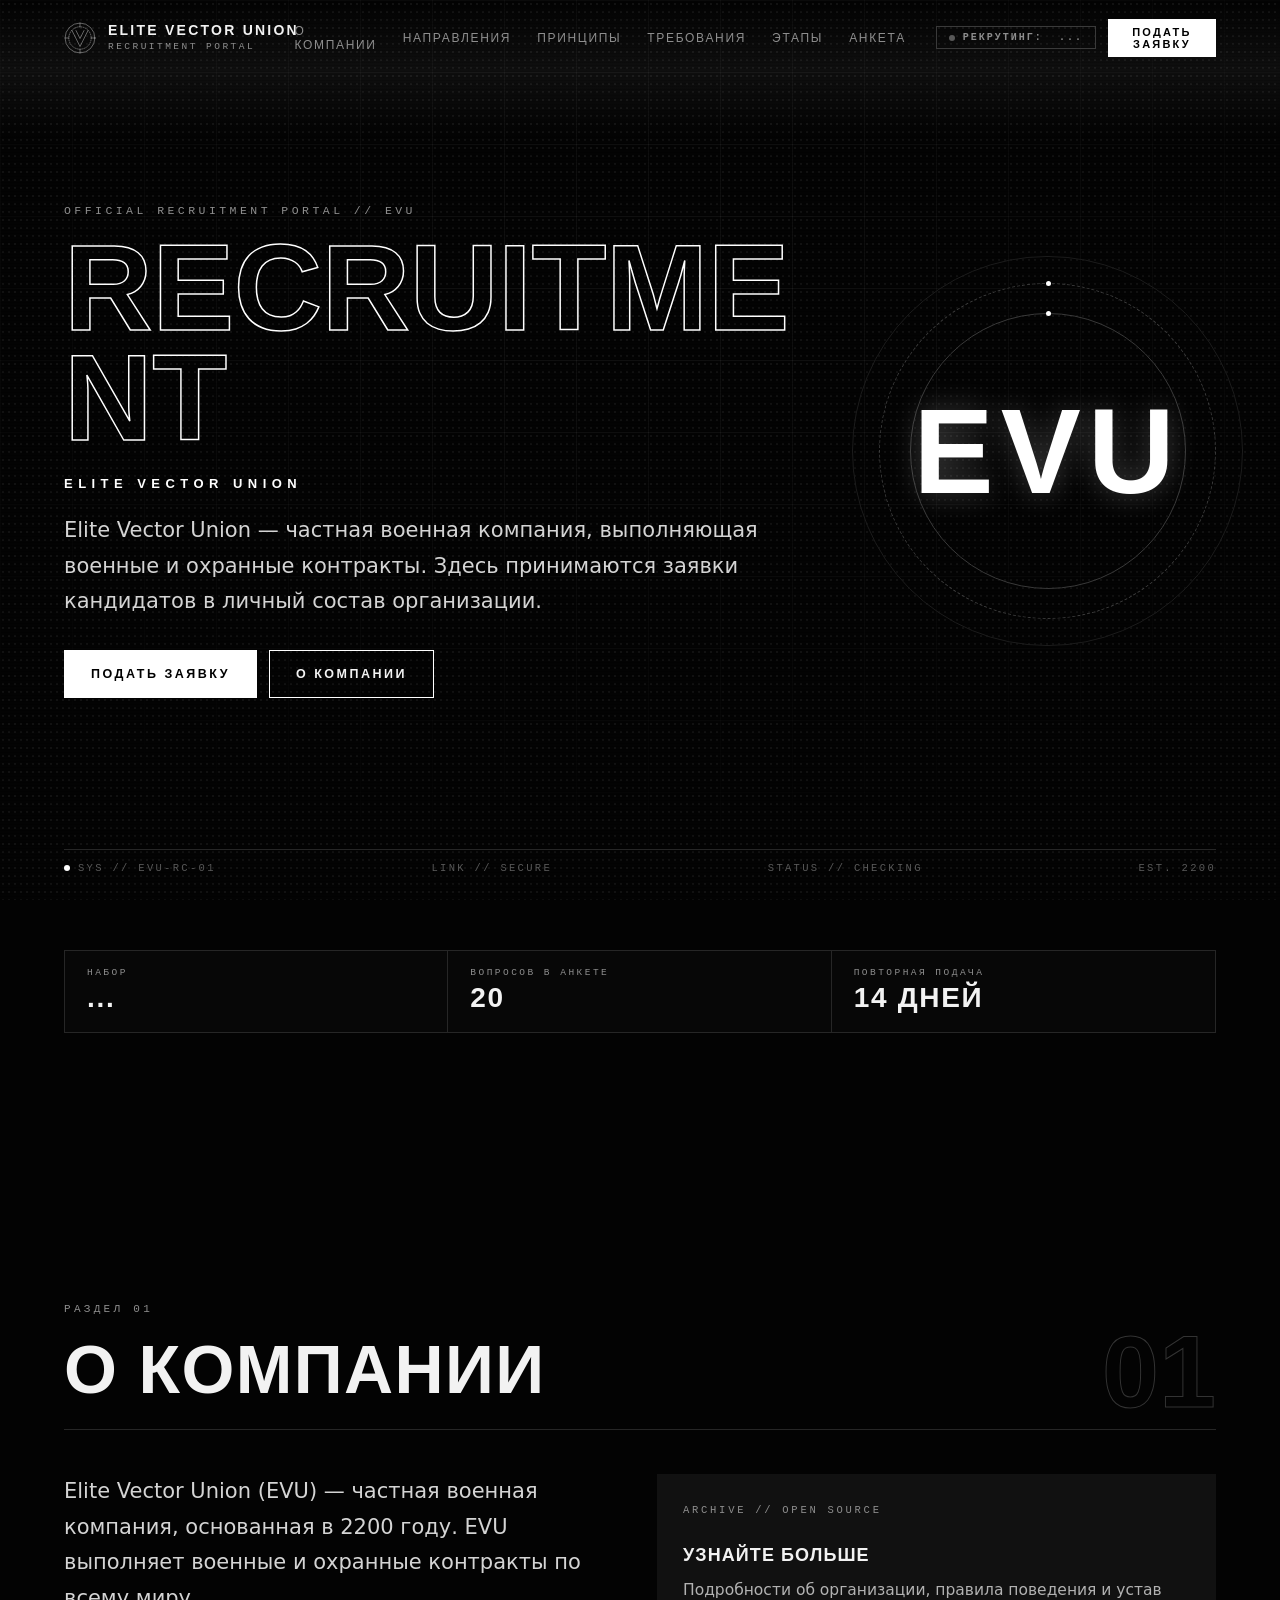
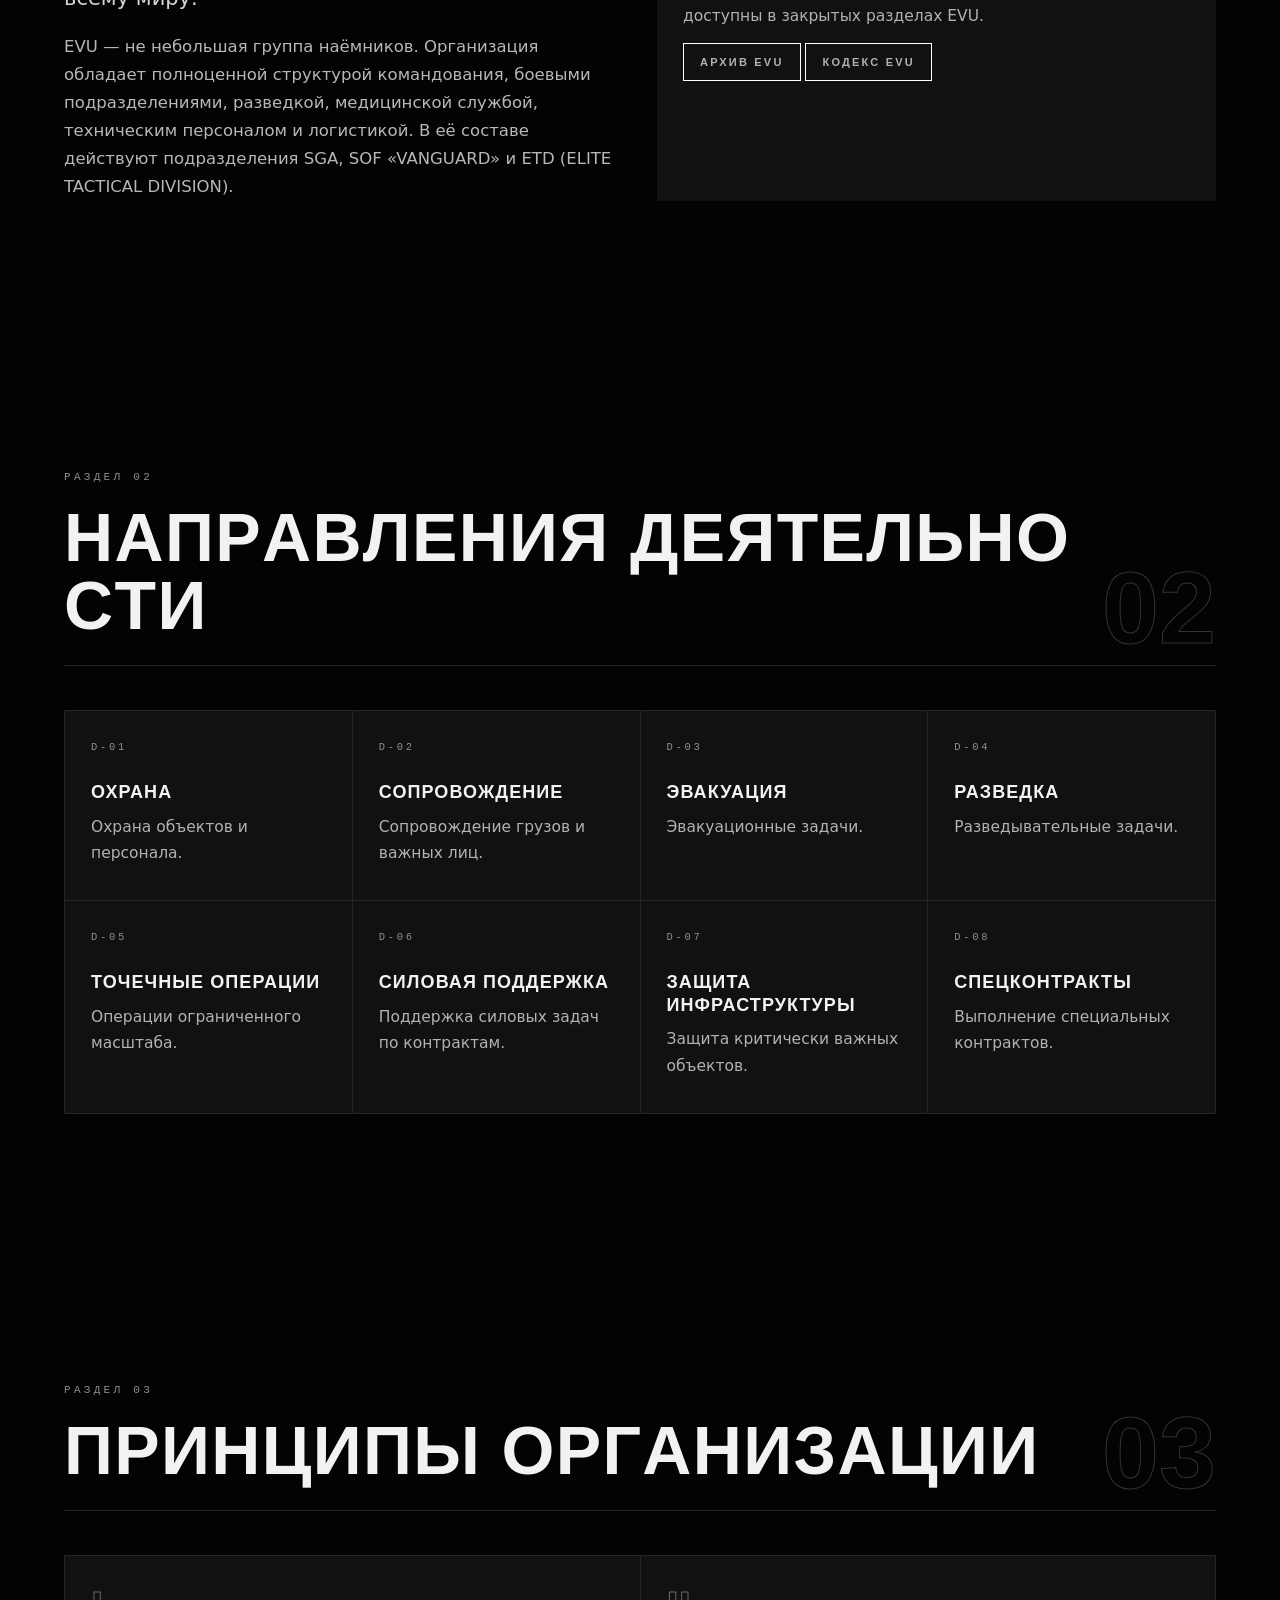
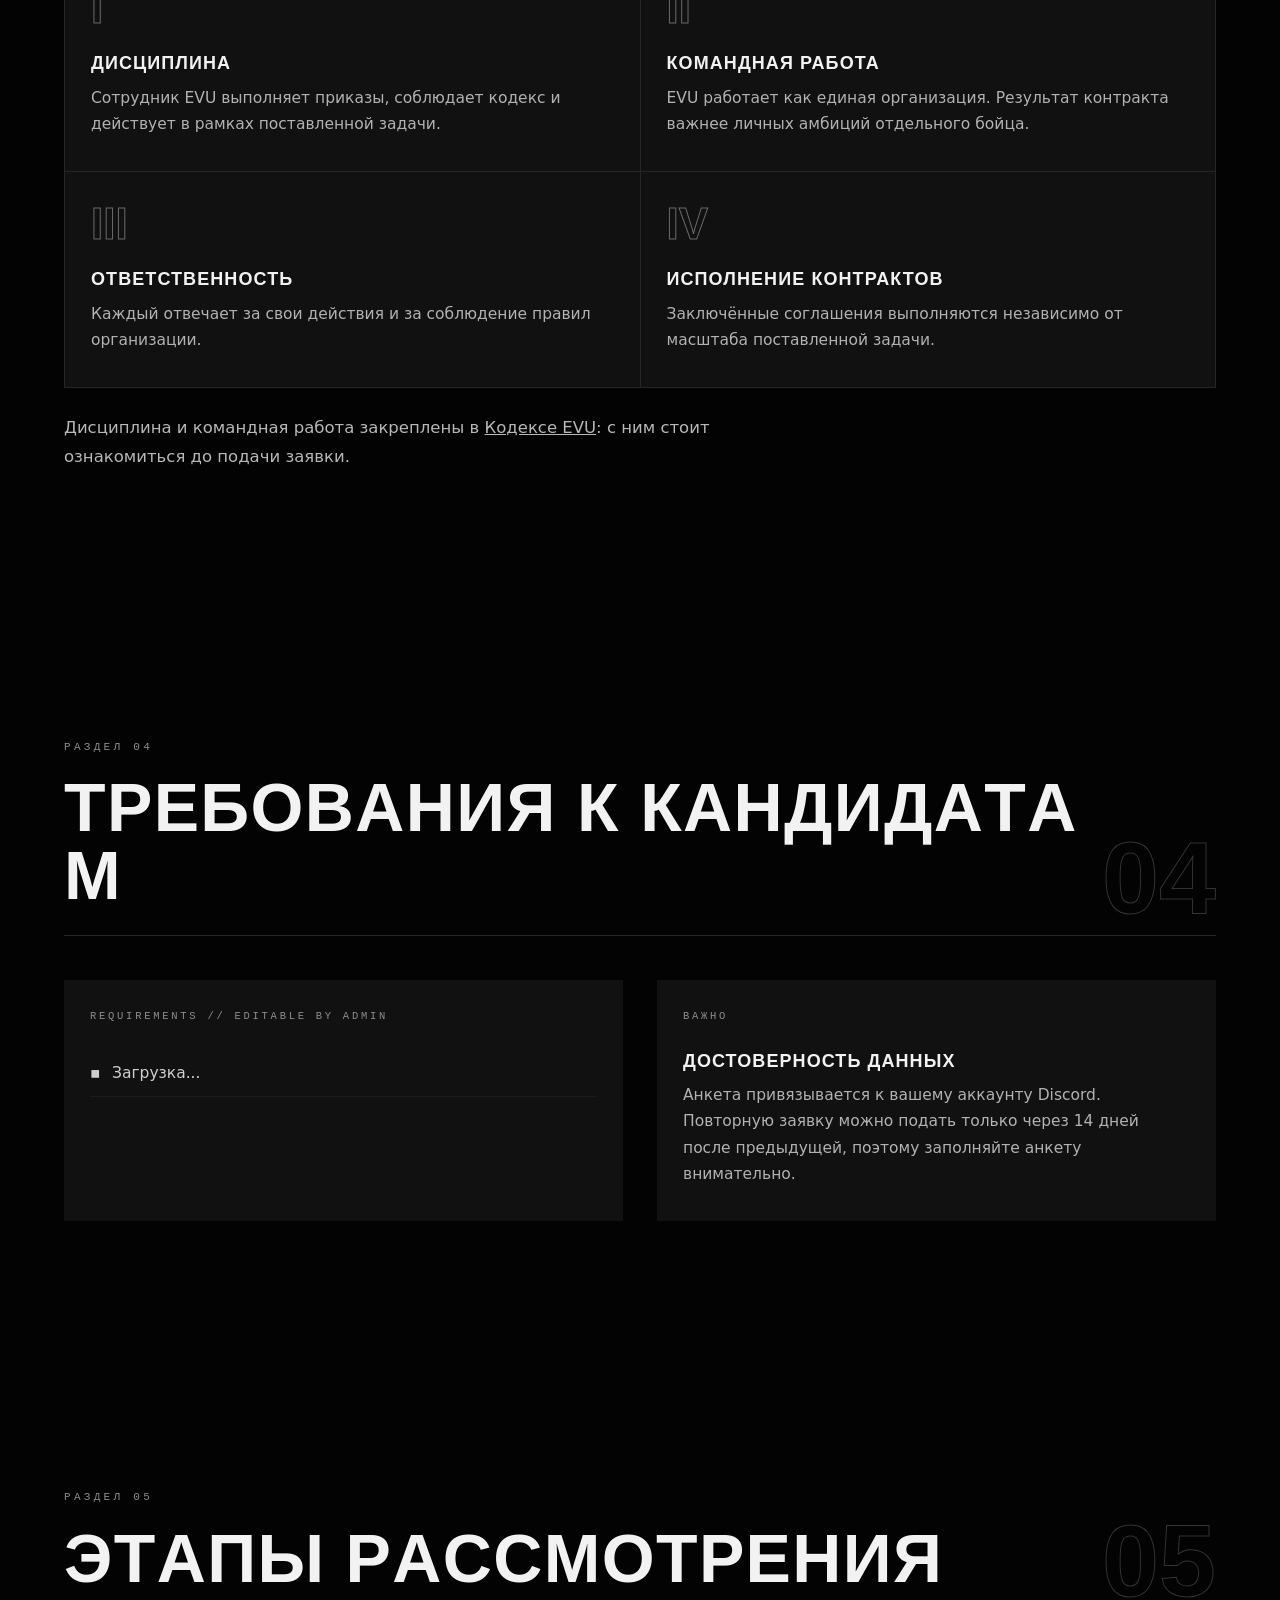
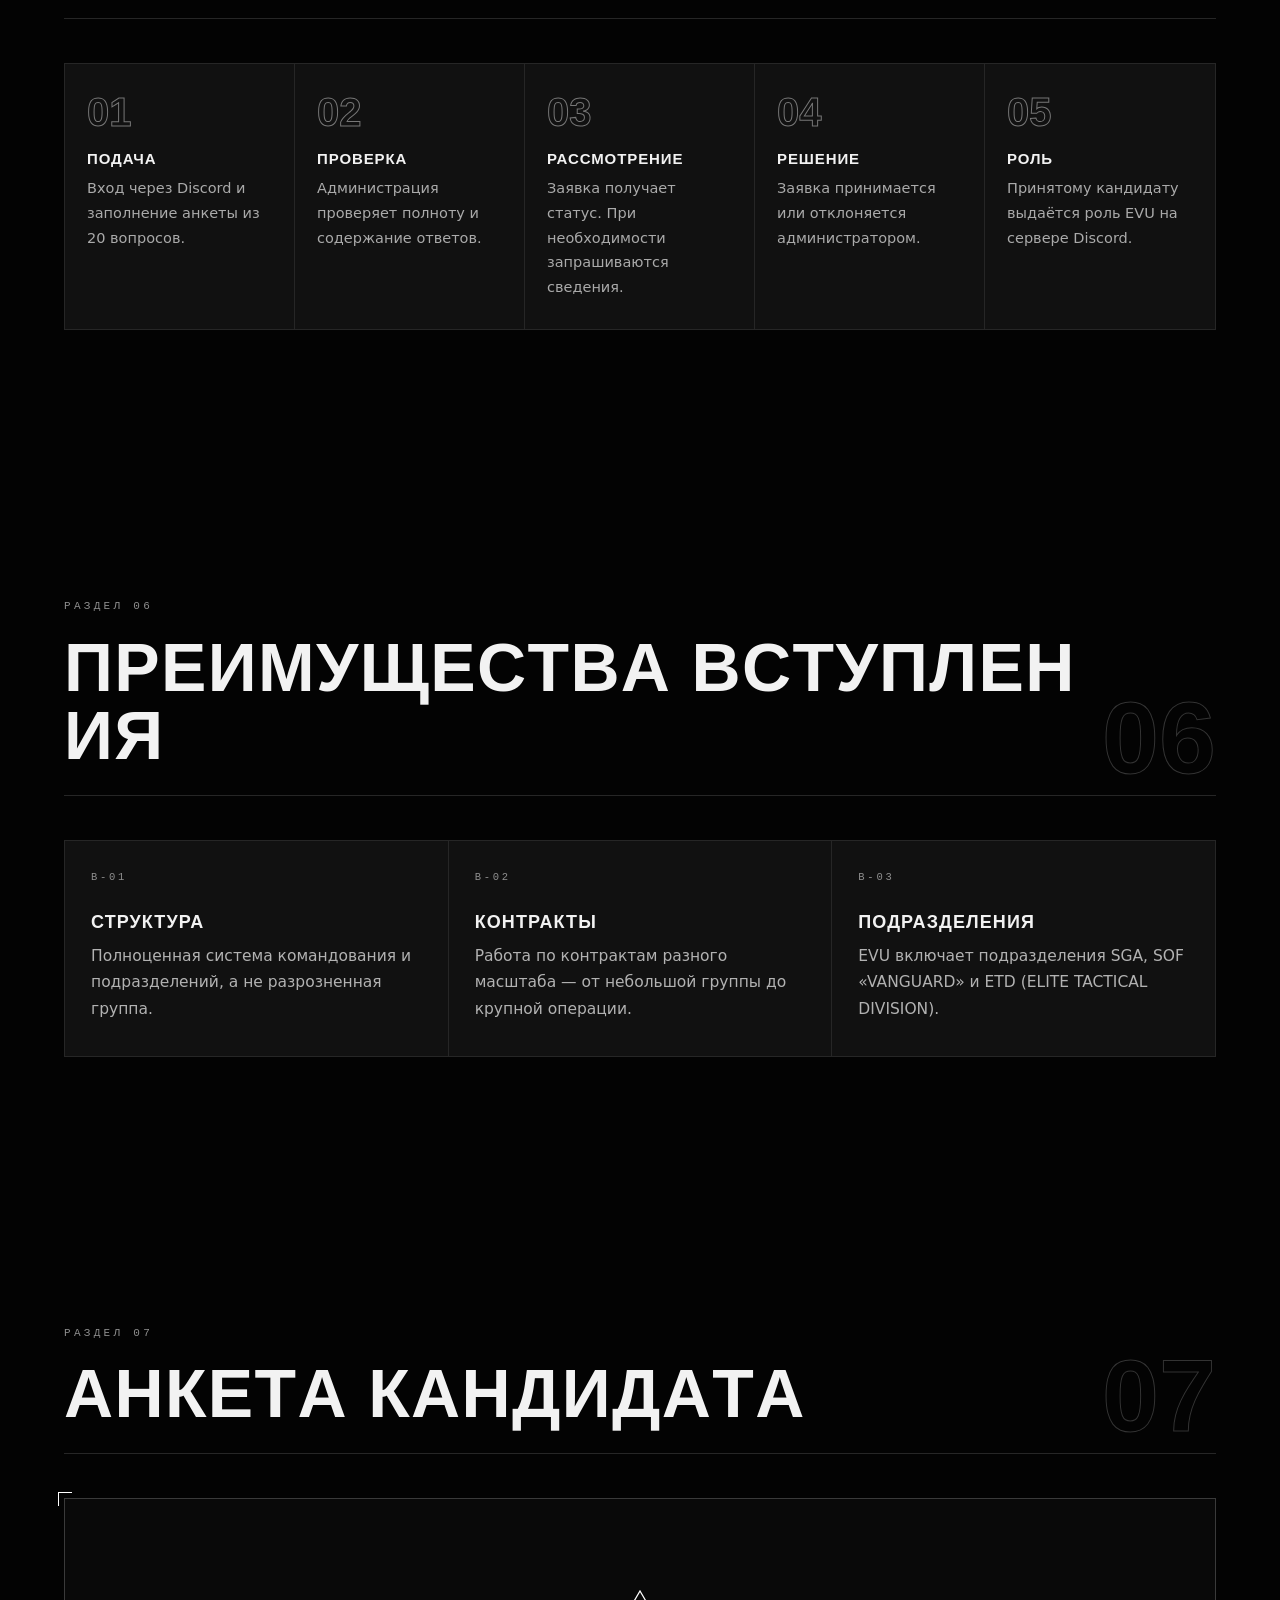
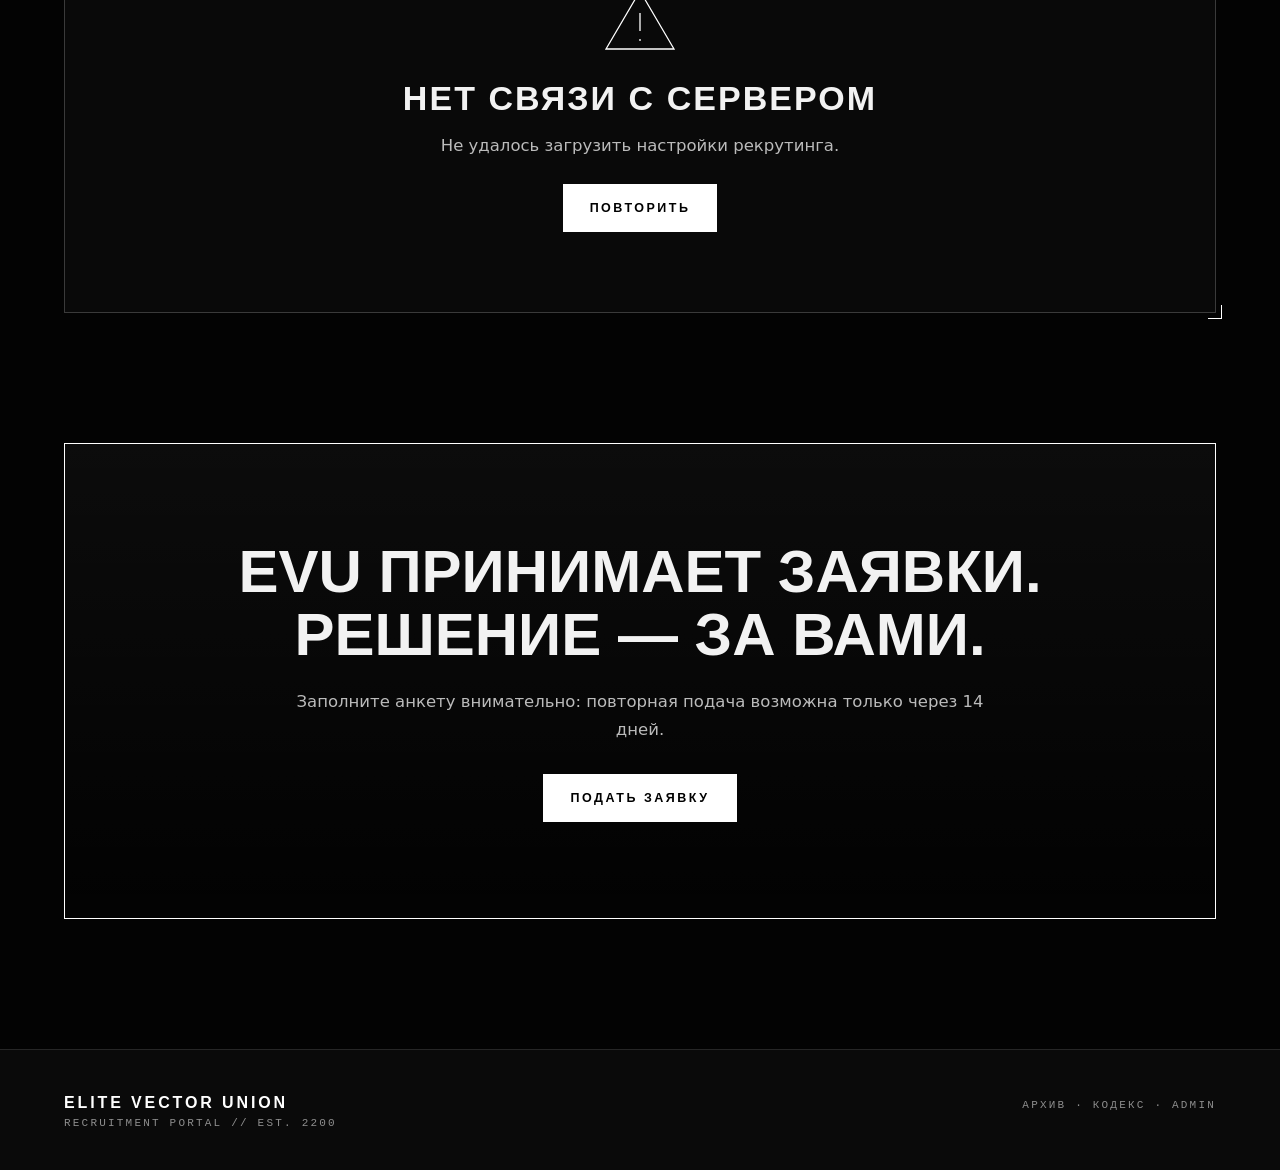
==== index.html @ 02ff3009 "Add files via upload" ====
<!DOCTYPE html>
<html lang="ru">
<head>
<meta charset="utf-8">
<meta name="viewport" content="width=device-width, initial-scale=1">
<title>EVU // RECRUITMENT — Elite Vector Union</title>
<meta name="description" content="Официальный портал рекрутинга Elite Vector Union.">
<meta name="color-scheme" content="dark">
<link rel="stylesheet" href="style.css">
<noscript><style>.rv,.type .c,.hero h1 .c{opacity:1;transform:none}</style></noscript>
</head>
<body>
<svg width="0" height="0" style="position:absolute" aria-hidden="true"><symbol id="emb" viewBox="0 0 120 120" fill="none" stroke="currentColor" stroke-width="1.4" stroke-linecap="round" stroke-linejoin="round"><circle cx="60" cy="60" r="56"/><circle cx="60" cy="60" r="42" stroke-dasharray="3 5"/><path d="M30 32 L60 92 L90 32"/><path d="M45 32 L60 62 L75 32"/><path d="M60 4V18M60 102V116M4 60H18M102 60H116"/></symbol></svg>
<div id="prog" aria-hidden="true"><i></i></div>
<div class="bgfx" aria-hidden="true"><div class="g"></div><div class="n"></div><div class="s"></div></div>

<header class="nav" id="nav">
  <a class="brand" href="#top" aria-label="EVU — в начало">
    <svg viewBox="0 0 120 120" aria-hidden="true" style="color:#fff"><use href="#emb"/></svg>
    <span><b>ELITE VECTOR UNION</b><small>RECRUITMENT PORTAL</small></span>
  </a>
  <nav class="menu" id="menu" aria-label="Разделы">
    <a href="#about">О компании</a><a href="#directions">Направления</a><a href="#principles">Принципы</a><a href="#requirements">Требования</a><a href="#stages">Этапы</a><a href="#apply">Анкета</a>
  </nav>
  <div class="navr">
    <span class="pill" id="pill"><i></i><span class="t">РЕКРУТИНГ:&nbsp;</span><span id="pillT">...</span></span>
    <a class="btn solid sm" href="#apply">Подать заявку</a>
    <button class="burger" id="burger" aria-label="Меню" aria-expanded="false" aria-controls="menu"><span></span><span></span><span></span></button>
  </div>
</header>

<main>
<section id="top">
  <div class="hero">
    <div>
      <div class="k">OFFICIAL RECRUITMENT PORTAL // EVU</div>
      <h1 id="h1" aria-label="Recruitment">RECRUITMENT</h1>
      <span class="by">ELITE VECTOR UNION</span>
      <p class="lead">Elite Vector Union — частная военная компания, выполняющая военные и охранные контракты. Здесь принимаются заявки кандидатов в личный состав организации.</p>
      <div class="btns"><a class="btn solid" href="#apply">Подать заявку</a><a class="btn" href="#about">О компании</a></div>
    </div>
    <div class="logo" aria-hidden="true"><div class="r r3"></div><div class="r r1"></div><div class="r r2"></div><div class="tx" data-t="EVU">EVU</div></div>
  </div>
  <div class="tech"><span><i></i>SYS // EVU-RC-01</span><span>LINK // SECURE</span><span id="techS">STATUS // CHECKING</span><span>EST. 2200</span></div>
</section>

<section class="sec" style="padding-top:0">
  <div class="wrap"><div class="kpis rv">
    <div><small>НАБОР</small><b id="kS">...</b></div>
    <div><small>ВОПРОСОВ В АНКЕТЕ</small><b data-count="20">0</b></div>
    <div><small>ПОВТОРНАЯ ПОДАЧА</small><b><span data-count="14">0</span> ДНЕЙ</b></div>
  </div></div>
</section>

<section class="sec" id="about">
  <div class="wrap">
    <div class="sechead rv"><div><span class="tag">Раздел 01</span><h2 class="h type">О компании</h2></div><div class="no" aria-hidden="true">01</div></div>
    <div class="cols rv">
      <div>
        <p class="lead">Elite Vector Union (EVU) — частная военная компания, основанная в 2200 году. EVU выполняет военные и охранные контракты по всему миру.</p>
        <p style="margin-top:16px;color:#b8b8b8">EVU — не небольшая группа наёмников. Организация обладает полноценной структурой командования, боевыми подразделениями, разведкой, медицинской службой, техническим персоналом и логистикой. В её составе действуют подразделения SGA, SOF «VANGUARD» и ETD (ELITE TACTICAL DIVISION).</p>
      </div>
      <div class="card"><span class="ix">ARCHIVE // OPEN SOURCE</span><h3>Узнайте больше</h3><p>Подробности об организации, правила поведения и устав доступны в закрытых разделах EVU.</p><p style="margin-top:14px"><a class="btn sm" href="../index.html">Архив EVU</a> <a class="btn sm" href="../codex/index.html">Кодекс EVU</a></p></div>
    </div>
  </div>
</section>

<section class="sec" id="directions">
  <div class="wrap">
    <div class="sechead rv"><div><span class="tag">Раздел 02</span><h2 class="h type">Направления деятельности</h2></div><div class="no" aria-hidden="true">02</div></div>
    <div class="grid g4 rv">
      <div class="card"><span class="ix">D-01</span><h3>Охрана</h3><p>Охрана объектов и персонала.</p></div>
      <div class="card"><span class="ix">D-02</span><h3>Сопровождение</h3><p>Сопровождение грузов и важных лиц.</p></div>
      <div class="card"><span class="ix">D-03</span><h3>Эвакуация</h3><p>Эвакуационные задачи.</p></div>
      <div class="card"><span class="ix">D-04</span><h3>Разведка</h3><p>Разведывательные задачи.</p></div>
      <div class="card"><span class="ix">D-05</span><h3>Точечные операции</h3><p>Операции ограниченного масштаба.</p></div>
      <div class="card"><span class="ix">D-06</span><h3>Силовая поддержка</h3><p>Поддержка силовых задач по контрактам.</p></div>
      <div class="card"><span class="ix">D-07</span><h3>Защита инфраструктуры</h3><p>Защита критически важных объектов.</p></div>
      <div class="card"><span class="ix">D-08</span><h3>Спецконтракты</h3><p>Выполнение специальных контрактов.</p></div>
    </div>
  </div>
</section>

<section class="sec" id="principles">
  <div class="wrap">
    <div class="sechead rv"><div><span class="tag">Раздел 03</span><h2 class="h type">Принципы организации</h2></div><div class="no" aria-hidden="true">03</div></div>
    <div class="grid g2 rv">
      <div class="card"><span class="big">I</span><h3>Дисциплина</h3><p>Сотрудник EVU выполняет приказы, соблюдает кодекс и действует в рамках поставленной задачи.</p></div>
      <div class="card"><span class="big">II</span><h3>Командная работа</h3><p>EVU работает как единая организация. Результат контракта важнее личных амбиций отдельного бойца.</p></div>
      <div class="card"><span class="big">III</span><h3>Ответственность</h3><p>Каждый отвечает за свои действия и за соблюдение правил организации.</p></div>
      <div class="card"><span class="big">IV</span><h3>Исполнение контрактов</h3><p>Заключённые соглашения выполняются независимо от масштаба поставленной задачи.</p></div>
    </div>
    <p class="rv" style="margin-top:26px;color:#b8b8b8">Дисциплина и командная работа закреплены в <a href="../codex/index.html" style="text-decoration:underline">Кодексе EVU</a>: с ним стоит ознакомиться до подачи заявки.</p>
  </div>
</section>

<section class="sec" id="requirements">
  <div class="wrap">
    <div class="sechead rv"><div><span class="tag">Раздел 04</span><h2 class="h type">Требования к кандидатам</h2></div><div class="no" aria-hidden="true">04</div></div>
    <div class="cols rv">
      <div class="card"><span class="ix">REQUIREMENTS // EDITABLE BY ADMIN</span><ul class="list" id="reqList"><li>Загрузка...</li></ul></div>
      <div class="card"><span class="ix">ВАЖНО</span><h3>Достоверность данных</h3><p>Анкета привязывается к вашему аккаунту Discord. Повторную заявку можно подать только через 14 дней после предыдущей, поэтому заполняйте анкету внимательно.</p></div>
    </div>
  </div>
</section>

<section class="sec" id="stages">
  <div class="wrap">
    <div class="sechead rv"><div><span class="tag">Раздел 05</span><h2 class="h type">Этапы рассмотрения</h2></div><div class="no" aria-hidden="true">05</div></div>
    <div class="stages rv">
      <div class="stage"><h3>Подача</h3><p>Вход через Discord и заполнение анкеты из 20 вопросов.</p></div>
      <div class="stage"><h3>Проверка</h3><p>Администрация проверяет полноту и содержание ответов.</p></div>
      <div class="stage"><h3>Рассмотрение</h3><p>Заявка получает статус. При необходимости запрашиваются сведения.</p></div>
      <div class="stage"><h3>Решение</h3><p>Заявка принимается или отклоняется администратором.</p></div>
      <div class="stage"><h3>Роль</h3><p>Принятому кандидату выдаётся роль EVU на сервере Discord.</p></div>
    </div>
  </div>
</section>

<section class="sec" id="benefits">
  <div class="wrap">
    <div class="sechead rv"><div><span class="tag">Раздел 06</span><h2 class="h type">Преимущества вступления</h2></div><div class="no" aria-hidden="true">06</div></div>
    <div class="grid g3 rv">
      <div class="card"><span class="ix">B-01</span><h3>Структура</h3><p>Полноценная система командования и подразделений, а не разрозненная группа.</p></div>
      <div class="card"><span class="ix">B-02</span><h3>Контракты</h3><p>Работа по контрактам разного масштаба — от небольшой группы до крупной операции.</p></div>
      <div class="card"><span class="ix">B-03</span><h3>Подразделения</h3><p>EVU включает подразделения SGA, SOF «VANGUARD» и ETD (ELITE TACTICAL DIVISION).</p></div>
    </div>
  </div>
</section>

<section class="sec" id="apply">
  <div class="wrap">
    <div class="sechead rv"><div><span class="tag">Раздел 07</span><h2 class="h type">Анкета кандидата</h2></div><div class="no" aria-hidden="true">07</div></div>
    <div class="panel rv" id="appRoot" aria-live="polite"><div class="state"><div class="who">ЗАГРУЗКА СИСТЕМЫ...</div></div></div>
  </div>
</section>

<section class="sec" style="padding-top:0">
  <div class="wrap"><div class="cta rv"><h2>EVU принимает заявки.<br>Решение — за вами.</h2><p>Заполните анкету внимательно: повторная подача возможна только через 14 дней.</p><a class="btn solid" href="#apply">Подать заявку</a></div></div>
</section>
</main>

<footer class="ft"><div class="in">
  <div><b>ELITE VECTOR UNION</b>RECRUITMENT PORTAL // EST. 2200</div>
  <div><a href="../index.html">АРХИВ</a> · <a href="../codex/index.html">КОДЕКС</a> · <a href="admin.html">ADMIN</a></div>
</div></footer>
<div class="demo" id="demo" hidden>DEMO MODE // ДАННЫЕ ХРАНЯТСЯ ТОЛЬКО В ЭТОМ БРАУЗЕРЕ // ПОДКЛЮЧИТЕ SUPABASE В config.js</div>

<script src="config.js"></script>
<script src="core.js"></script>
<script>
(function () {
"use strict";
var X = EVU, $ = X.$, $$ = X.$$, esc = X.esc, api = X.api, Q = X.Q, root = $("#appRoot");
var S = null, user = null, st = null, ans = {}, step = 0, maxStep = 0, timer = null, saveT = null;

/* hero title */
(function () { var h = $("#h1"), t = h.textContent, i = 0; h.innerHTML = ""; t.split("").forEach(function (c) { var s = document.createElement("span"); s.className = "c"; s.setAttribute("aria-hidden", "true"); s.textContent = c; s.style.animationDelay = (.15 + i++ * .06) + "s"; h.appendChild(s); }); })();
if (!X.LIVE) $("#demo").hidden = false;
X.fx();

function setStatus(open) {
  var p = $("#pill"); p.classList.toggle("open", !!open); $("#pillT").textContent = open ? "ОТКРЫТ" : "ЗАКРЫТ";
  $("#kS").textContent = open ? "ОТКРЫТ" : "ЗАКРЫТ"; $("#techS").textContent = "STATUS // " + (open ? "RECRUITING OPEN" : "RECRUITING CLOSED");
}
function ico(p) { return '<svg class="ic" viewBox="0 0 84 84" aria-hidden="true">' + p + '</svg>'; }
var ICO = { lock: '<rect x="20" y="38" width="44" height="30" /><path d="M30 38V28a12 12 0 0124 0v10"/>', ok: '<circle cx="42" cy="42" r="32"/><path d="M28 43l10 10 18-22"/>', time: '<circle cx="42" cy="42" r="32"/><path d="M42 24v19l13 8"/>', warn: '<path d="M42 12L76 70H8z"/><path d="M42 34v18M42 60v2"/>', user: '<circle cx="42" cy="30" r="14"/><path d="M14 72c4-18 14-24 28-24s24 6 28 24"/>' };

async function load() {
  root.innerHTML = '<div class="state"><div class="who">СВЯЗЬ С СЕРВЕРОМ...</div></div>';
  try { await api.init(); S = await api.settings(); } catch (e) { return fail(e); }
  setStatus(S.recruitment_open);
  $("#reqList").innerHTML = String(S.rules_text || "").split("\n").map(function (l) { return l.trim(); }).filter(Boolean).map(function (l) { return "<li>" + esc(l) + "</li>"; }).join("") + (S.min_age > 0 ? "<li>Минимальный возраст: " + S.min_age + "</li>" : "");
  user = api.session("cand");
  if (!S.recruitment_open && !user) return closed(S.closed_message);
  if (!user) return gate();
  try { st = await api.status(); } catch (e) { if (e.code === "unauth") { user = null; return gate(); } return fail(e); }
  setStatus(st.open);
  if (!st.open) return closed(st.closed_message);
  if (st.locked_until) return cooldown(st.locked_until);
  draftLoad(); form();
}
function fail(e) {
  root.innerHTML = '<div class="state">' + ico(ICO.warn) + '<h3>Нет связи с сервером</h3><p>' + esc(e.message || "Не удалось загрузить данные.") + '</p><button class="btn solid" id="retry" type="button">Повторить</button></div>';
  $("#retry").onclick = load;
}
function closed(msg) {
  clearInterval(timer);
  root.innerHTML = '<div class="state">' + ico(ICO.lock) + '<div class="who">РЕКРУТИНГ // <b>ЗАКРЫТ</b></div><h3>Приём заявок закрыт</h3><p>' + esc(msg || S.closed_message) + '</p><button class="btn off" disabled type="button">Подача недоступна</button></div>';
}
function gate() {
  clearInterval(timer);
  root.innerHTML = '<div class="state">' + ico(ICO.user) + '<h3>Вход через Discord</h3><p>Анкета привязывается к вашему аккаунту Discord. Это нужно для проверки личности кандидата и ограничения повторной подачи.' + (X.LIVE ? "" : " (Демо-режим: вход имитируется.)") + '</p><button class="btn solid" id="lg" type="button">Войти через Discord</button></div>';
  $("#lg").onclick = async function () { var u = await api.login("cand"); if (u) load(); };
}
function cooldown(until) {
  clearInterval(timer);
  root.innerHTML = '<div class="state">' + ico(ICO.time) + '<div class="who">КАНДИДАТ // <b>' + esc(user.name) + '</b></div><h3>Повторная подача пока недоступна</h3><p>Вы уже отправляли заявку. Новую можно подать только через 14 дней после предыдущей.</p><div class="count" id="cd" role="timer">--</div><p class="mono" style="font-size:12px;letter-spacing:.14em;color:#8e8e8e">ДОСТУПНО С: ' + esc(X.fmtDate(until)) + '</p><p style="margin-top:20px"><button class="btn sm dim" id="lo" type="button">Выйти</button></p></div>';
  var t = new Date(until).getTime();
  function tick() { var l = t - Date.now(); $("#cd").textContent = X.fmtLeft(l); if (l <= 0) { clearInterval(timer); load(); } }
  tick(); timer = setInterval(tick, 1000);
  $("#lo").onclick = function () { api.logout("cand"); load(); };
}

/* ---------- анкета ---------- */
var DK = function () { return "evu_rc_draft_" + (user && user.discord_id); };
function draftLoad() {
  ans = {}; step = 0; maxStep = 0;
  try { var d = JSON.parse(localStorage.getItem(DK()) || "null"); if (d && d.ans) { ans = d.ans; step = Math.min(d.step || 0, X.STEPS.length - 1); maxStep = Math.min(d.maxStep || step, X.STEPS.length - 1); X.toast("Черновик восстановлен"); } } catch (e) {}
  ans.q2 = user.name;
}
function draftSave() {
  try { localStorage.setItem(DK(), JSON.stringify({ ans: ans, step: step, maxStep: maxStep, t: Date.now() })); var s = $("#saved"); if (s) s.textContent = "ЧЕРНОВИК СОХРАНЁН // " + new Date().toLocaleTimeString("ru-RU"); }
  catch (e) { var s2 = $("#saved"); if (s2) s2.textContent = "ЧЕРНОВИК НЕ СОХРАНЁН (хранилище недоступно)"; }
}
function pct() { var n = 0; Q.forEach(function (q) { if (String(ans[q.id] || "").trim()) n++; }); return Math.round(n / Q.length * 100); }
function fieldHtml(q) {
  var v = ans[q.id] || "", id = "f_" + q.id, c, hint = q.h ? '<div class="hint">' + esc(q.h) + '</div>' : "";
  if (q.t === "discord") { c = '<input class="inp" id="' + id + '" value="' + esc(user.name) + '" readonly aria-readonly="true">'; hint = '<div class="hint">Получено из вашего аккаунта Discord. ID: ' + esc(user.discord_id) + '</div>'; }
  else if (q.t === "area") c = '<textarea class="inp" id="' + id + '" maxlength="' + q.max + '" data-q="' + q.id + '">' + esc(v) + '</textarea><div class="cnt" id="c_' + q.id + '">' + v.length + ' / ' + q.max + (q.min ? ' · минимум ' + q.min : '') + '</div>';
  else if (q.t === "tz") c = '<select class="inp" id="' + id + '" data-q="' + q.id + '"><option value="">Выберите часовой пояс</option>' + X.TZ.map(function (z) { return '<option' + (z === v ? " selected" : "") + '>' + z + '</option>'; }).join("") + '</select>';
  else c = '<input class="inp" id="' + id + '" data-q="' + q.id + '" value="' + esc(v) + '" maxlength="' + q.max + '"' + (q.t === "number" ? ' inputmode="numeric" autocomplete="off"' : ' autocomplete="off"') + (q.ph ? ' placeholder="' + esc(q.ph) + '"' : "") + '>';
  return '<div class="fld" data-f="' + q.id + '"><label for="' + id + '"><span>' + esc(q.l) + '</span><em>' + (q.req ? "ОБЯЗАТЕЛЬНО" : "НЕОБЯЗАТЕЛЬНО") + '</em></label>' + hint + c + '<div class="err" id="e_' + q.id + '" role="alert"></div></div>';
}
function form() {
  clearInterval(timer); var last = step === X.STEPS.length - 1, sp = X.STEPS[step];
  root.innerHTML = '<div class="apply"><div class="steps" role="list">' + X.STEPS.map(function (s, i) { return '<button type="button" class="stp ' + (i === step ? "cur" : i <= maxStep && i < step || i < maxStep ? "done" : "") + '" data-s="' + i + '" role="listitem" ' + (i === step ? 'aria-current="step"' : "") + '><b>' + (i + 1) + '</b><span>' + esc(s.t) + '</span></button>'; }).join("") + '</div>' +
    '<div class="form"><div class="fhead"><div><small>ЭТАП ' + (step + 1) + ' ИЗ ' + X.STEPS.length + ' // ' + esc(user.name) + '</small><h3>' + esc(sp.t) + '</h3></div><button class="btn sm dim" id="lo" type="button">Выйти</button></div>' +
    '<div class="pbar" role="progressbar" aria-valuemin="0" aria-valuemax="100" aria-valuenow="' + pct() + '"><i id="pb" style="width:0"></i></div><div class="pmeta"><span>' + esc(sp.d) + '</span><span id="pp">ЗАПОЛНЕНО: ' + pct() + '%</span></div>' +
    '<div class="fields" id="fields">' + Q.filter(function (q) { return q.s === step; }).map(fieldHtml).join("") + '</div>' +
    '<div class="fnav"><button class="btn dim" id="bk" type="button"' + (step === 0 ? " disabled" : "") + '>Назад</button><span class="saved" id="saved">ЧЕРНОВИК СОХРАНЯЕТСЯ АВТОМАТИЧЕСКИ</span><button class="btn solid" id="nx" type="button">' + (last ? "Отправить заявку" : "Далее") + '</button></div></div></div>';
  requestAnimationFrame(function () { var p = $("#pb"); if (p) p.style.width = pct() + "%"; });
  $("#lo").onclick = function () { api.logout("cand"); load(); };
  $("#bk").onclick = function () { if (step > 0) { step--; draftSave(); form(); scrollTop(); } };
  $("#nx").onclick = last ? submit : next;
  $$(".stp").forEach(function (b) { b.onclick = function () { var i = +b.dataset.s; if (i <= maxStep && i !== step) { step = i; draftSave(); form(); scrollTop(); } }; });
  var f = $("#fields"); f.addEventListener("input", onIn); f.addEventListener("change", onIn);
}
function scrollTop() { $("#apply").scrollIntoView({ behavior: X.reduce ? "auto" : "smooth" }); }
function onIn(e) {
  var el = e.target, id = el.dataset && el.dataset.q; if (!id) return;
  ans[id] = el.value; var q = Q.filter(function (x) { return x.id === id; })[0];
  if (q.t === "area") { var c = $("#c_" + id); if (c) c.textContent = el.value.length + " / " + q.max + (q.min ? " · минимум " + q.min : ""); }
  var fl = el.closest(".fld"); if (fl.classList.contains("bad")) { var er = X.validate(ans, S.min_age)[id]; show(id, er); }
  $("#pp").textContent = "ЗАПОЛНЕНО: " + pct() + "%"; $("#pb").style.width = pct() + "%";
  clearTimeout(saveT); saveT = setTimeout(draftSave, 450);
}
function show(id, msg) {
  var f = $('[data-f="' + id + '"]'); if (!f) return; var e = $("#e_" + id), inp = $("#f_" + id);
  f.classList.toggle("bad", !!msg); e.textContent = msg || ""; if (inp) inp.setAttribute("aria-invalid", msg ? "true" : "false");
}
function stepErrors(i, all) {
  var er = X.validate(ans, S.min_age), out = {}; Q.forEach(function (q) { if ((all || q.s === i) && er[q.id]) out[q.id] = er[q.id]; }); return out;
}
function showStep(er) { var first = null; Q.filter(function (q) { return q.s === step; }).forEach(function (q) { show(q.id, er[q.id]); if (er[q.id] && !first) first = q.id; }); if (first) { var el = $("#f_" + first); if (el) el.focus(); } return !!first; }
function next() { var er = stepErrors(step); if (showStep(er)) { X.toast("Исправьте отмеченные поля.", true); return; } step++; maxStep = Math.max(maxStep, step); draftSave(); form(); scrollTop(); }

async function submit() {
  var er = stepErrors(step); if (showStep(er)) { X.toast("Исправьте отмеченные поля.", true); return; }
  var all = stepErrors(0, true), keys = Object.keys(all);
  if (keys.length) { var q = Q.filter(function (x) { return x.id === keys[0]; })[0]; step = q.s; maxStep = Math.max(maxStep, step); form(); showStep(all); X.toast("В анкете есть незаполненные или некорректные поля.", true); return; }
  var ok = await X.confirmBox("Отправить заявку?", "После отправки изменить анкету нельзя, а повторная подача станет доступна только через 14 дней.", "Отправить");
  if (!ok) return;
  var ov = document.createElement("div"); ov.className = "sending"; ov.innerHTML = '<div class="ring"></div><div class="ph" id="ph">ПОДГОТОВКА ДАННЫХ</div><div class="sb"><i id="sbi"></i></div>'; document.body.appendChild(ov); document.body.classList.add("lock");
  requestAnimationFrame(function () { ov.classList.add("show"); });
  var ph = ["ПОДГОТОВКА ДАННЫХ", "ШИФРОВАНИЕ КАНАЛА", "ПЕРЕДАЧА ЗАЯВКИ", "ОЖИДАНИЕ ПОДТВЕРЖДЕНИЯ"], pi = 0, pt = setInterval(function () { pi = Math.min(pi + 1, ph.length - 1); $("#ph").textContent = ph[pi]; $("#sbi").style.width = (pi + 1) / ph.length * 100 + "%"; }, 700);
  setTimeout(function () { $("#sbi").style.width = "20%"; }, 30);
  function end() { clearInterval(pt); ov.classList.remove("show"); setTimeout(function () { ov.remove(); if (!$(".ov")) document.body.classList.remove("lock"); }, 300); }
  try {
    var r = await api.submit(ans); end();
    try { localStorage.removeItem(DK()); } catch (e) {}
    done(r);
  } catch (e) {
    end();
    if (e.code === "locked") { user && cooldown(e.data && e.data.locked_until || new Date(Date.now() + 14 * 864e5).toISOString()); return; }
    if (e.code === "closed") { setStatus(false); closed(e.data && e.data.message); return; }
    if (e.code === "unauth") { X.toast(e.message, true); user = null; gate(); return; }
    if (e.code === "validation" && e.data && e.data.errors) { var k = Object.keys(e.data.errors)[0], qq = Q.filter(function (x) { return x.id === k; })[0]; if (qq) { step = qq.s; form(); showStep(e.data.errors); } X.toast("Сервер отклонил часть ответов. Проверьте поля.", true); return; }
    var again = await X.modal({ title: "Не удалось отправить заявку", html: "<p>" + esc(e.message || "Ошибка соединения.") + "</p><p style='margin-top:10px;color:#8e8e8e'>Ваши ответы сохранены в черновике.</p>", buttons: [{ label: "Закрыть", value: false }, { label: "Повторить", cls: "solid", value: true }] });
    if (again) submit();
  }
}
function done(r) {
  clearInterval(timer);
  root.innerHTML = '<div class="state">' + ico(ICO.ok) + '<div class="who">ЗАЯВКА // <b>#' + esc(String(r.id || "").slice(0, 8).toUpperCase()) + '</b></div><h3>Заявка отправлена</h3><p>' + esc(S.success_message) + '</p><p class="mono" style="font-size:12px;letter-spacing:.14em;color:#8e8e8e">ПОВТОРНАЯ ПОДАЧА ДОСТУПНА ЧЕРЕЗ 14 ДНЕЙ</p></div>';
  scrollTop();
}
load();
})();
</script>
</body>
</html>
---- style.css ----
:root{--bg:#030303;--bg2:#0a0a0a;--card:#111;--card2:#161616;--line:#262626;--line2:#3a3a3a;--text:#f2f2f2;--mute:#8e8e8e;--dim:#585858;
--display:"Bahnschrift","DIN Alternate","Arial Narrow","Helvetica Neue",Arial,sans-serif;--body:"Segoe UI",system-ui,-apple-system,Arial,sans-serif;--mono:ui-monospace,"Cascadia Mono",Consolas,"Courier New",monospace;
--ease:cubic-bezier(.2,.7,.2,1);--nav:72px;--pad:clamp(18px,5vw,72px)}
*,*::before,*::after{box-sizing:border-box;margin:0;padding:0}
html{scroll-behavior:smooth;scroll-padding-top:84px}
html,body{max-width:100%;overflow-x:hidden}
body{background:var(--bg);color:var(--text);font:400 16.5px/1.7 var(--body);-webkit-font-smoothing:antialiased}
body.lock{overflow:hidden}
a{color:inherit;text-decoration:none}ul{list-style:none}
button,input,select,textarea{font:inherit;color:inherit}
:focus-visible{outline:2px solid #fff;outline-offset:3px}
::selection{background:#fff;color:#000}
[hidden]{display:none!important}
.sr{position:absolute;width:1px;height:1px;overflow:hidden;clip:rect(0 0 0 0);white-space:nowrap}
.mono{font-family:var(--mono)}
/* backdrop */
.bgfx{position:fixed;inset:0;z-index:0;pointer-events:none;overflow:hidden}
.bgfx .g{position:absolute;inset:-72px;background-image:linear-gradient(rgba(255,255,255,.05) 1px,transparent 1px),linear-gradient(90deg,rgba(255,255,255,.05) 1px,transparent 1px);background-size:72px 72px;animation:gm 24s linear infinite;-webkit-mask-image:radial-gradient(ellipse 85% 75% at 50% 35%,#000 15%,transparent 78%);mask-image:radial-gradient(ellipse 85% 75% at 50% 35%,#000 15%,transparent 78%)}
@keyframes gm{to{transform:translate(72px,72px)}}
.bgfx .n{position:absolute;inset:0;opacity:.06;background-image:radial-gradient(#fff 1px,transparent 1px);background-size:6px 8px;animation:nz .5s steps(2) infinite}
@keyframes nz{50%{background-position:3px 4px}}
.bgfx .s{position:absolute;left:0;right:0;height:140px;background:linear-gradient(transparent,rgba(255,255,255,.05),transparent);animation:sc 9s linear infinite}
@keyframes sc{from{top:-140px}to{top:100%}}
.bgfx::after{content:"";position:absolute;inset:0;background:repeating-linear-gradient(0deg,rgba(0,0,0,.18) 0 1px,transparent 1px 3px)}
#prog{position:fixed;top:0;left:0;right:0;height:2px;z-index:400}#prog i{display:block;height:100%;background:#fff;transform:scaleX(0);transform-origin:left}
/* nav */
.nav{position:fixed;top:2px;left:0;right:0;z-index:200;height:var(--nav);display:flex;align-items:center;gap:18px;justify-content:space-between;padding:0 var(--pad);border-bottom:1px solid transparent;transition:.4s var(--ease)}
.nav.sc{height:56px;background:rgba(3,3,3,.9);backdrop-filter:blur(10px);-webkit-backdrop-filter:blur(10px);border-color:var(--line)}
.brand{display:flex;align-items:center;gap:12px;min-width:0}
.brand svg{width:32px;height:32px;flex:none}
.brand b{display:block;font:700 14px/1.1 var(--display);letter-spacing:.16em;white-space:nowrap}
.brand small{display:block;font:500 9.5px var(--mono);letter-spacing:.26em;color:var(--mute);margin-top:3px}
.menu{display:flex;gap:2px;align-items:center}
.menu a{position:relative;padding:9px 12px;font:500 12px var(--display);letter-spacing:.14em;text-transform:uppercase;color:var(--mute);transition:color .3s}
.menu a::after{content:"";position:absolute;left:12px;right:12px;bottom:3px;height:1px;background:#fff;transform:scaleX(0);transform-origin:left;transition:transform .4s var(--ease)}
.menu a:hover,.menu a.on{color:#fff}.menu a:hover::after,.menu a.on::after{transform:scaleX(1)}
.navr{display:flex;align-items:center;gap:12px}
.pill{display:inline-flex;align-items:center;gap:8px;border:1px solid var(--line2);padding:5px 12px;font:600 10px var(--mono);letter-spacing:.2em;color:var(--mute);white-space:nowrap}
.pill i{width:6px;height:6px;border-radius:50%;background:var(--dim)}
.pill.open{color:#fff;border-color:#fff}.pill.open i{background:#fff;animation:pl 2s infinite}
@keyframes pl{50%{opacity:.2}}
.burger{display:none;width:44px;height:44px;background:none;border:1px solid var(--line2);position:relative;flex:none}
.burger span{position:absolute;left:12px;right:12px;height:1px;background:#fff;transition:.4s var(--ease)}
.burger span:nth-child(1){top:16px}.burger span:nth-child(2){top:22px}.burger span:nth-child(3){top:28px}
.burger[aria-expanded=true] span:nth-child(1){top:22px;transform:rotate(45deg)}.burger[aria-expanded=true] span:nth-child(2){opacity:0}.burger[aria-expanded=true] span:nth-child(3){top:22px;transform:rotate(-45deg)}
@media(max-width:1240px){.navr .btn{display:none}}
@media(max-width:1020px){.burger{display:block}.menu{position:fixed;top:74px;left:0;right:0;flex-direction:column;align-items:stretch;background:rgba(3,3,3,.98);border-bottom:1px solid var(--line);padding:0 var(--pad);max-height:0;overflow:hidden;visibility:hidden;transition:max-height .5s var(--ease),visibility .5s,padding .5s}.nav.sc .menu{top:58px}.menu.open{max-height:85vh;visibility:visible;padding:8px var(--pad) 20px}.menu a{padding:15px 0;border-bottom:1px solid var(--line);font-size:14px}.menu a::after{display:none}}
@media(max-width:520px){.pill .t{display:none}.brand small{display:none}}
/* generic */
main{position:relative;z-index:1}
section.sec{position:relative;padding:clamp(72px,11vw,130px) var(--pad)}
.wrap{max-width:1220px;margin:0 auto}
.tag{font:500 11px var(--mono);letter-spacing:.3em;color:var(--mute);text-transform:uppercase}
h2.h{font:700 clamp(32px,5.6vw,68px)/1 var(--display);letter-spacing:.02em;text-transform:uppercase;margin:14px 0 26px}
h3{font:700 18px/1.25 var(--display);letter-spacing:.06em;text-transform:uppercase}
.lead{font-size:clamp(17px,1.9vw,21px);color:#d4d4d4;max-width:62ch}
p{max-width:68ch}
.rv{opacity:0;transform:translateY(32px);transition:opacity .9s var(--ease),transform .9s var(--ease)}.rv.in{opacity:1;transform:none}
.type .c{opacity:0;display:inline-block;transform:translateY(.4em);transition:opacity .3s,transform .4s var(--ease)}.type.in .c{opacity:1;transform:none}
.sechead{display:flex;justify-content:space-between;align-items:flex-end;gap:20px;border-bottom:1px solid var(--line);margin-bottom:44px}
.sechead .no{font:700 clamp(46px,8vw,104px)/.8 var(--display);color:transparent;-webkit-text-stroke:1px #333;padding-bottom:16px}
@media(max-width:640px){.sechead .no{display:none}}
.btn{position:relative;display:inline-flex;align-items:center;justify-content:center;gap:10px;min-height:48px;padding:0 26px;font:600 12.5px var(--display);letter-spacing:.2em;text-transform:uppercase;border:1px solid #fff;background:none;overflow:hidden;transition:color .4s var(--ease),transform .3s var(--ease),border-color .3s,opacity .3s;isolation:isolate;cursor:pointer;text-align:center}
.btn::before{content:"";position:absolute;inset:0;background:#fff;transform:translateY(101%);transition:transform .45s var(--ease);z-index:-1}
.btn::after{content:"";position:absolute;top:0;bottom:0;width:40%;left:-60%;background:linear-gradient(90deg,transparent,rgba(255,255,255,.35),transparent);transform:skewX(-20deg);transition:left .7s var(--ease)}
.btn:hover::after{left:130%}
.btn:hover{transform:translateY(-2px)}.btn:hover::before{transform:none}.btn:hover{color:#000}
.btn.solid{background:#fff;color:#000}.btn.solid::before{background:#000}.btn.solid:hover{color:#fff}
.btn.sm{min-height:38px;padding:0 16px;font-size:11px}
.btn.dim{border-color:var(--line2);color:var(--mute)}.btn.dim:hover{color:#000;border-color:#fff}
.btn[disabled],.btn.off{opacity:.35;pointer-events:none}
/* hero */
#top{min-height:100vh;display:flex;align-items:center;padding:calc(var(--nav) + 40px) var(--pad) 110px;position:relative;overflow:hidden}
.hero{display:grid;grid-template-columns:1.4fr .6fr;gap:30px;align-items:center;width:100%;max-width:1320px;margin:0 auto}
.hero .k{font:500 11.5px var(--mono);letter-spacing:.3em;color:var(--mute)}
.hero h1{font:700 clamp(40px,9.6vw,150px)/.9 var(--display);letter-spacing:-.005em;text-transform:uppercase;margin:16px 0 22px;color:transparent;-webkit-text-stroke:1.5px #fff;word-break:break-word}
.hero h1 .c{display:inline-block;opacity:0;transform:translateY(.35em);animation:ch .7s var(--ease) forwards}
@keyframes ch{to{opacity:1;transform:none}}
.hero .by{font:600 13px var(--display);letter-spacing:.42em;color:#fff;margin-bottom:22px;display:block}
.hero .lead{margin-bottom:30px}
.btns{display:flex;flex-wrap:wrap;gap:12px}
.logo{position:relative;aspect-ratio:1;width:min(100%,400px);justify-self:center;display:grid;place-items:center}
.logo .r{position:absolute;border-radius:50%;border:1px dashed #3d3d3d;animation:sp 70s linear infinite}
.logo .r1{inset:0}.logo .r2{inset:9%;border:1px solid var(--line2);animation-duration:48s;animation-direction:reverse}.logo .r3{inset:-8%;border:1px solid #1c1c1c;animation:none}
.logo .r1::after,.logo .r2::after{content:"";position:absolute;top:-3px;left:50%;width:5px;height:5px;margin-left:-2px;border-radius:50%;background:#fff}
@keyframes sp{to{transform:rotate(360deg)}}
.logo .tx{position:relative;font:900 clamp(64px,10vw,120px) var(--display);letter-spacing:.06em;color:#fff;text-shadow:0 0 30px rgba(255,255,255,.25);animation:fl 8s infinite}
.logo .tx::before,.logo .tx::after{content:attr(data-t);position:absolute;left:0;top:0;opacity:0}
.logo .tx.gl::before{opacity:.5;transform:translateX(-5px);clip-path:inset(15% 0 55% 0)}.logo .tx.gl::after{opacity:.4;transform:translateX(5px);clip-path:inset(60% 0 10% 0)}
@keyframes fl{0%,93%,100%{transform:none}94%{transform:translateX(-6px)}96%{transform:translateX(6px)}98%{transform:none}}
.tech{position:absolute;left:var(--pad);right:var(--pad);bottom:26px;display:flex;justify-content:space-between;gap:14px;flex-wrap:wrap;font:500 10.5px var(--mono);letter-spacing:.22em;color:var(--dim);border-top:1px solid var(--line);padding-top:12px}
.tech span i{display:inline-block;width:6px;height:6px;border-radius:50%;background:#fff;margin-right:8px;animation:pl 1.8s infinite}
.kpis{display:grid;grid-template-columns:repeat(3,1fr);border:1px solid var(--line);background:rgba(10,10,10,.75);margin-top:50px;max-width:1320px}
.kpis div{padding:16px 22px;border-right:1px solid var(--line)}.kpis div:last-child{border:0}
.kpis small{display:block;font:500 9.5px var(--mono);letter-spacing:.26em;color:var(--mute);margin-bottom:4px}.kpis b{font:700 clamp(18px,2.4vw,28px) var(--display);letter-spacing:.06em}
@media(max-width:900px){.hero{grid-template-columns:1fr}.logo{width:min(56vw,260px);order:-1;justify-self:start}#top{padding-bottom:140px}}
@media(max-width:560px){.kpis{grid-template-columns:1fr}.kpis div{border-right:0;border-bottom:1px solid var(--line)}.btns .btn{flex:1 1 100%}.tech{flex-direction:column;gap:2px}}
/* cards */
.grid{display:grid;gap:1px;background:var(--line);border:1px solid var(--line)}
.g3{grid-template-columns:repeat(3,1fr)}.g2{grid-template-columns:repeat(2,1fr)}.g4{grid-template-columns:repeat(4,1fr)}
@media(max-width:1000px){.g4{grid-template-columns:repeat(2,1fr)}.g3{grid-template-columns:1fr 1fr}}
@media(max-width:700px){.g2,.g3,.g4{grid-template-columns:1fr}}
.card{position:relative;background:var(--card);padding:30px 26px 34px;overflow:hidden;transition:background .4s}
.card::before{content:"";position:absolute;left:0;top:0;height:1px;width:100%;background:#fff;transform:scaleX(0);transform-origin:left;transition:transform .6s var(--ease)}
.card::after{content:"";position:absolute;inset:0;background:radial-gradient(240px circle at var(--mx,50%) var(--my,50%),rgba(255,255,255,.07),transparent 60%);opacity:0;transition:opacity .4s;pointer-events:none}
.card:hover{background:var(--card2)}.card:hover::before{transform:scaleX(1)}.card:hover::after{opacity:1}
.card .ix{display:block;font:500 10.5px var(--mono);letter-spacing:.26em;color:var(--mute);margin-bottom:28px}
.card h3{margin-bottom:10px}.card p{color:#b2b2b2;font-size:15.5px}
.card .big{font:700 44px/1 var(--display);color:transparent;-webkit-text-stroke:1px #6a6a6a;margin-bottom:22px;display:block}
.cols{display:grid;grid-template-columns:1fr 1fr;gap:34px}@media(max-width:860px){.cols{grid-template-columns:1fr}}
.list li{padding:10px 0 10px 22px;border-bottom:1px solid #1b1b1b;position:relative;font-size:15.5px;color:#cfcfcf}.list li::before{content:"▪";position:absolute;left:0}
.stages{display:grid;grid-template-columns:repeat(5,1fr);gap:0;border:1px solid var(--line);counter-reset:s}
.stage{position:relative;padding:28px 22px 30px;border-right:1px solid var(--line);background:var(--card);transition:background .4s}.stage:last-child{border:0}.stage:hover{background:var(--card2)}
.stage::before{counter-increment:s;content:"0" counter(s);display:block;font:700 40px/1 var(--display);color:transparent;-webkit-text-stroke:1px #777;margin-bottom:18px}
.stage h3{font-size:15px;margin-bottom:8px}.stage p{font-size:14.5px;color:#aaa}
@media(max-width:1000px){.stages{grid-template-columns:1fr}.stage{border-right:0;border-bottom:1px solid var(--line)}}
.cta{border:1px solid #fff;text-align:center;padding:clamp(46px,8vw,96px) 24px;background:linear-gradient(180deg,rgba(255,255,255,.04),transparent);position:relative}
.cta h2{font:700 clamp(28px,5vw,60px)/1.05 var(--display);text-transform:uppercase;margin-bottom:22px}.cta p{margin:0 auto 30px;color:#bbb}
/* panel / form */
.panel{border:1px solid var(--line2);background:rgba(10,10,10,.9);position:relative}
.panel::before,.panel::after{content:"";position:absolute;width:14px;height:14px;border:1px solid #fff}
.panel::before{top:-7px;left:-7px;border-right:0;border-bottom:0}.panel::after{bottom:-7px;right:-7px;border-left:0;border-top:0}
.apply{display:grid;grid-template-columns:260px 1fr;min-height:520px}
@media(max-width:900px){.apply{grid-template-columns:1fr}}
.steps{border-right:1px solid var(--line);padding:26px 0}
@media(max-width:900px){.steps{border-right:0;border-bottom:1px solid var(--line);padding:14px 0;display:flex;overflow-x:auto;scrollbar-width:none}.steps::-webkit-scrollbar{display:none}}
.stp{display:flex;gap:14px;align-items:center;width:100%;padding:12px 24px;background:none;border:0;text-align:left;color:var(--dim);cursor:default;transition:color .3s,background .3s;position:relative}
.stp b{font:700 12px var(--mono);width:30px;height:30px;border:1px solid var(--line2);display:grid;place-items:center;flex:none;transition:.3s}
.stp span{font:600 12px var(--display);letter-spacing:.14em;text-transform:uppercase;white-space:nowrap}
.stp.done{color:var(--mute);cursor:pointer}.stp.done b{background:#fff;color:#000;border-color:#fff}.stp.done:hover{color:#fff}
.stp.cur{color:#fff;background:rgba(255,255,255,.04)}.stp.cur b{border-color:#fff}
.stp.cur::before{content:"";position:absolute;left:0;top:0;bottom:0;width:2px;background:#fff}
@media(max-width:900px){.stp{width:auto;padding:8px 14px}.stp span{display:none}.stp.cur span{display:inline}.stp.cur::before{display:none}}
.form{padding:clamp(22px,4vw,44px)}
.fhead{display:flex;justify-content:space-between;align-items:flex-end;gap:14px;margin-bottom:12px;flex-wrap:wrap}
.fhead h3{font-size:clamp(20px,3vw,28px)}.fhead small{font:500 11px var(--mono);letter-spacing:.22em;color:var(--mute)}
.pbar{height:3px;background:var(--line);margin:14px 0 8px;overflow:hidden}.pbar i{display:block;height:100%;width:0;background:#fff;transition:width .7s var(--ease)}
.pmeta{display:flex;justify-content:space-between;gap:10px;font:500 10.5px var(--mono);letter-spacing:.18em;color:var(--mute);margin-bottom:26px;flex-wrap:wrap}
.fields{display:grid;gap:22px;animation:fin .5s var(--ease)}
@keyframes fin{from{opacity:0;transform:translateX(18px)}to{opacity:1;transform:none}}
.fld label,.fld .lb{display:flex;justify-content:space-between;gap:10px;font:600 12.5px var(--display);letter-spacing:.12em;text-transform:uppercase;margin-bottom:8px}
.fld label em,.fld .lb em{font:500 10.5px var(--mono);font-style:normal;letter-spacing:.14em;color:var(--dim)}
.fld .hint{font-size:13.5px;color:var(--mute);margin:-4px 0 8px}
.inp{width:100%;background:var(--card);border:1px solid var(--line2);border-radius:0;padding:13px 16px;min-height:50px;font-size:16px;transition:border-color .3s,box-shadow .3s,background .3s;-webkit-appearance:none;appearance:none}
textarea.inp{min-height:132px;resize:vertical;line-height:1.55}
select.inp{background-image:linear-gradient(45deg,transparent 50%,#fff 50%),linear-gradient(135deg,#fff 50%,transparent 50%);background-position:calc(100% - 20px) 22px,calc(100% - 15px) 22px;background-size:5px 5px;background-repeat:no-repeat;padding-right:40px}
select.inp option{background:#111;color:#fff}
.inp:focus{outline:none;border-color:#fff;background:#151515;box-shadow:0 0 0 4px rgba(255,255,255,.07)}
.inp[readonly]{color:var(--mute);background:#0c0c0c}
.fld.bad .inp{border-color:#fff;box-shadow:inset 3px 0 0 #fff}
.err{display:none;margin-top:8px;font:600 12.5px var(--mono);letter-spacing:.04em;color:#fff;padding:7px 12px;border:1px dashed #fff;background:rgba(255,255,255,.05)}
.fld.bad .err{display:block;animation:fin .3s}
.cnt{font:500 10.5px var(--mono);color:var(--dim);text-align:right;margin-top:4px}
.fnav{display:flex;justify-content:space-between;gap:12px;margin-top:34px;padding-top:22px;border-top:1px solid var(--line);flex-wrap:wrap;align-items:center}
.saved{font:500 10.5px var(--mono);letter-spacing:.16em;color:var(--dim);flex:1;text-align:center}
@media(max-width:560px){.fnav .btn{flex:1 1 40%}.saved{order:3;flex-basis:100%}}
.state{padding:clamp(34px,7vw,80px) clamp(20px,5vw,60px);text-align:center}
.state h3{font-size:clamp(22px,3.4vw,34px);margin:14px 0 12px}.state p{margin:0 auto 24px;color:#bbb}
.state .ic{width:84px;height:84px;margin:0 auto;display:block;fill:none;stroke:#fff;stroke-width:1.3}
.count{font:700 clamp(26px,5vw,48px) var(--mono);letter-spacing:.08em;margin:6px 0 22px}
.who{display:inline-flex;gap:10px;align-items:center;border:1px solid var(--line2);padding:8px 14px;font:500 11px var(--mono);letter-spacing:.14em;color:var(--mute);margin-bottom:22px;flex-wrap:wrap;justify-content:center}.who b{color:#fff}
/* overlay / modal / toast */
.ov{position:fixed;inset:0;z-index:600;background:rgba(0,0,0,.82);backdrop-filter:blur(4px);-webkit-backdrop-filter:blur(4px);display:flex;align-items:center;justify-content:center;padding:18px;opacity:0;transition:opacity .35s}
.ov.show{opacity:1}
.mod{width:min(560px,100%);max-height:92vh;overflow:auto;background:var(--bg2);border:1px solid #fff;padding:28px;transform:translateY(24px) scale(.97);transition:transform .45s var(--ease)}
.ov.show .mod{transform:none}
.mod.wide{width:min(980px,100%)}
.mod h3{font-size:20px;margin-bottom:14px}.mod .mb{color:#c4c4c4;font-size:15.5px}
.mod .acts{display:flex;gap:10px;justify-content:flex-end;flex-wrap:wrap;margin-top:24px}
.mod .mh{display:flex;justify-content:space-between;align-items:flex-start;gap:12px;margin-bottom:6px}
.x{background:none;border:1px solid var(--line2);width:38px;height:38px;color:#fff;font-size:18px;flex:none;transition:.3s}.x:hover{background:#fff;color:#000}
.toasts{position:fixed;right:18px;bottom:18px;z-index:800;display:grid;gap:8px;max-width:min(380px,calc(100vw - 36px))}
.tst{background:#fff;color:#000;padding:12px 18px;font:600 12px var(--mono);letter-spacing:.06em;animation:tin .4s var(--ease);box-shadow:0 8px 30px rgba(0,0,0,.6)}
.tst.er{background:#000;color:#fff;border:1px solid #fff}
.tst.out{opacity:0;transform:translateX(30px);transition:.35s}
@keyframes tin{from{opacity:0;transform:translateX(30px)}}
.sending{position:fixed;inset:0;z-index:700;background:rgba(0,0,0,.92);display:flex;flex-direction:column;align-items:center;justify-content:center;gap:22px;opacity:0;transition:opacity .3s}.sending.show{opacity:1}
.sending .ring{width:88px;height:88px;border:1px solid var(--line2);border-top-color:#fff;border-radius:50%;animation:sp 1s linear infinite}
.sending .ph{font:600 12px var(--mono);letter-spacing:.3em}
.sending .sb{width:min(300px,70vw);height:2px;background:var(--line)}.sending .sb i{display:block;height:100%;background:#fff;width:0;transition:width .6s var(--ease)}
.demo{position:fixed;left:0;right:0;bottom:0;z-index:450;background:#fff;color:#000;font:600 11px var(--mono);letter-spacing:.14em;text-align:center;padding:6px 12px}
footer.ft{position:relative;z-index:1;border-top:1px solid var(--line);background:var(--bg2);padding:44px var(--pad) 36px}
.ft .in{max-width:1220px;margin:0 auto;display:flex;justify-content:space-between;gap:28px;flex-wrap:wrap;font:500 11px/2 var(--mono);letter-spacing:.2em;color:var(--mute)}.ft b{display:block;color:#fff;font:700 16px var(--display);letter-spacing:.18em}.ft a:hover{color:#fff}
/* ADMIN */
.alogin{min-height:100vh;display:grid;place-items:center;padding:24px;position:relative;z-index:1}
.alogin .panel{width:min(480px,100%);padding:40px 34px;text-align:center}
.shell{position:relative;z-index:1;display:grid;grid-template-columns:230px 1fr;min-height:100vh}
.side{border-right:1px solid var(--line);background:rgba(8,8,8,.92);padding:22px 0;position:sticky;top:0;height:100vh;display:flex;flex-direction:column}
.side .brand{padding:0 22px 22px;border-bottom:1px solid var(--line)}
.tabs{padding:14px 0;flex:1}
.tab{display:flex;align-items:center;gap:12px;width:100%;padding:13px 22px;background:none;border:0;text-align:left;color:var(--mute);font:600 12px var(--display);letter-spacing:.16em;text-transform:uppercase;position:relative;transition:color .3s,background .3s}
.tab:hover{color:#fff;background:rgba(255,255,255,.03)}.tab.on{color:#fff;background:rgba(255,255,255,.06)}.tab.on::before{content:"";position:absolute;left:0;top:0;bottom:0;width:2px;background:#fff}
.tab .bd{margin-left:auto;font:600 10px var(--mono);border:1px solid var(--line2);padding:0 7px}
.me{padding:16px 22px;border-top:1px solid var(--line);font:500 10.5px/1.7 var(--mono);letter-spacing:.14em;color:var(--mute)}.me b{display:block;color:#fff;font-size:12px;overflow-wrap:anywhere}
.mainc{padding:clamp(18px,3vw,36px);min-width:0}
.top{display:flex;justify-content:space-between;align-items:center;gap:14px;margin-bottom:26px;flex-wrap:wrap}
.top h1{font:700 clamp(24px,3.4vw,38px) var(--display);letter-spacing:.06em;text-transform:uppercase}
.view{animation:vin .45s var(--ease)}
@keyframes vin{from{opacity:0;transform:translateY(14px)}}
.sg{display:grid;grid-template-columns:repeat(auto-fit,minmax(150px,1fr));gap:1px;background:var(--line);border:1px solid var(--line);margin-bottom:22px}
.sc2{background:var(--card);padding:18px 18px 20px}.sc2 small{display:block;font:500 10px var(--mono);letter-spacing:.22em;color:var(--mute);margin-bottom:8px}.sc2 b{font:700 34px/1 var(--display)}
.two{display:grid;grid-template-columns:1.4fr 1fr;gap:22px;margin-bottom:22px}
@media(max-width:1100px){.two{grid-template-columns:1fr}}
.box{border:1px solid var(--line);background:var(--card);padding:20px;min-width:0}.box h3{font-size:13px;letter-spacing:.2em;color:var(--mute);margin-bottom:14px}
.row{display:flex;justify-content:space-between;gap:12px;padding:10px 0;border-bottom:1px solid #1c1c1c;font-size:14px;align-items:center}.row:last-child{border:0}.row small{font:500 10.5px var(--mono);color:var(--dim);letter-spacing:.1em}
.row.click{cursor:pointer;transition:padding .3s}.row.click:hover{padding-left:8px}
.chart{display:flex;align-items:flex-end;gap:5px;height:150px;border-bottom:1px solid var(--line2)}.chart i{flex:1;background:#fff;min-height:2px;transform:scaleY(0);transform-origin:bottom;animation:bar .8s var(--ease) forwards;position:relative}
@keyframes bar{to{transform:none}}
.chart i:hover{background:#999}
.cl{display:flex;gap:5px;font:500 9px var(--mono);color:var(--dim);margin-top:6px}.cl span{flex:1;text-align:center}
.dist{display:grid;gap:10px}.dist div{display:grid;grid-template-columns:110px 1fr 30px;gap:10px;align-items:center;font:500 11px var(--mono);letter-spacing:.1em;color:var(--mute)}.dist s{display:block;height:6px;background:var(--line);position:relative;text-decoration:none}.dist s i{position:absolute;left:0;top:0;bottom:0;background:#fff;width:0;transition:width 1s var(--ease)}
.bdg{display:inline-block;font:600 10px var(--mono);letter-spacing:.14em;padding:2px 10px;border:1px solid var(--line2);color:var(--mute);white-space:nowrap;text-transform:uppercase}
.bdg.new{color:#fff;border-color:#fff}.bdg.review{color:#ddd;border-style:dashed;border-color:#aaa}.bdg.accepted{background:#fff;color:#000;border-color:#fff}.bdg.rejected{color:var(--dim);text-decoration:line-through}.bdg.info{color:#fff;border-color:#777;background:repeating-linear-gradient(135deg,#222 0 4px,#111 4px 8px)}
.tools{display:flex;gap:10px;flex-wrap:wrap;margin-bottom:14px;align-items:center}.tools .inp{width:auto;min-height:42px;padding:8px 12px;font-size:14px}.tools .grow{flex:1 1 220px}
.bulk{display:flex;gap:10px;flex-wrap:wrap;align-items:center;border:1px solid #fff;padding:10px 14px;margin-bottom:12px;animation:fin .3s;font:500 11px var(--mono);letter-spacing:.14em}
.tw{border:1px solid var(--line);overflow-x:auto;background:var(--card)}
table{width:100%;border-collapse:collapse;min-width:760px}
th,td{padding:12px 14px;text-align:left;border-bottom:1px solid #1d1d1d;font-size:14px;white-space:nowrap}
th{font:600 10.5px var(--mono);letter-spacing:.2em;color:var(--mute);background:#0c0c0c;text-transform:uppercase;position:sticky;top:0}
tbody tr{cursor:pointer;transition:background .25s}tbody tr:hover{background:#171717}
td.chk,th.chk{width:40px;cursor:default}
input[type=checkbox]{width:17px;height:17px;accent-color:#fff;cursor:pointer}
.empty{padding:50px 20px;text-align:center;color:var(--mute);font:500 12px var(--mono);letter-spacing:.14em}
.skl{height:14px;margin:14px;background:linear-gradient(90deg,#161616,#252525,#161616);background-size:200% 100%;animation:sk 1.2s linear infinite}@keyframes sk{to{background-position:-200% 0}}
.ans{display:grid;gap:0;border:1px solid var(--line)}
.an{padding:14px 16px;border-bottom:1px solid var(--line);display:grid;grid-template-columns:1fr auto;gap:6px 14px}.an:last-child{border:0}
.an small{grid-column:1/-1;font:500 10px var(--mono);letter-spacing:.18em;color:var(--mute)}.an div{white-space:pre-wrap;overflow-wrap:anywhere;font-size:15px;color:#e6e6e6}
.cpy{background:none;border:1px solid var(--line2);color:var(--mute);font:600 10px var(--mono);letter-spacing:.14em;padding:3px 9px;align-self:start;transition:.3s}.cpy:hover{background:#fff;color:#000}
.flag{display:flex;gap:10px;padding:8px 12px;border:1px dashed var(--line2);margin-top:8px;font-size:13.5px;color:#cfcfcf}.flag b{font:700 11px var(--mono);color:#fff;flex:none}
.meter{height:5px;background:var(--line);margin:6px 0 12px}.meter i{display:block;height:100%;background:#fff;transition:width .8s var(--ease)}
.note{padding:12px 14px;border:1px solid var(--line);margin-top:8px;background:#0c0c0c}.note small{display:block;font:500 10px var(--mono);color:var(--mute);letter-spacing:.12em;margin-bottom:4px}
.tgl{display:flex;gap:14px;align-items:flex-start;padding:14px 0;border-bottom:1px solid #1c1c1c}.tgl:last-child{border:0}
.sw{position:relative;width:46px;height:24px;flex:none;border:1px solid var(--line2);background:none;transition:.3s}.sw::after{content:"";position:absolute;top:3px;left:3px;width:16px;height:16px;background:var(--mute);transition:.3s var(--ease)}.sw[aria-checked=true]{border-color:#fff}.sw[aria-checked=true]::after{left:25px;background:#fff}
.tgl div small{display:block;color:var(--mute);font-size:13px}
.sform{display:grid;gap:18px;max-width:760px}
.res{display:flex;gap:12px;padding:10px 14px;border:1px solid var(--line);margin-bottom:8px;font-size:14px;align-items:flex-start}.res b{font:700 11px var(--mono);letter-spacing:.14em;flex:none;width:44px}.res.ok b{color:#fff}.res.no{border-style:dashed}.res.no b{color:var(--dim)}
.hist{border-left:1px solid var(--line2);margin-left:6px;padding-left:16px}.hist div{position:relative;padding:6px 0;font-size:13.5px;color:#bdbdbd}.hist div::before{content:"";position:absolute;left:-21px;top:13px;width:9px;height:9px;background:var(--bg2);border:1px solid #fff;transform:rotate(45deg)}.hist small{display:block;font:500 10px var(--mono);color:var(--dim)}
.stbtns{display:flex;gap:8px;flex-wrap:wrap;margin:14px 0 20px}
.kv{display:grid;grid-template-columns:repeat(auto-fit,minmax(170px,1fr));gap:1px;background:var(--line);border:1px solid var(--line);margin:16px 0}.kv div{background:var(--card);padding:10px 14px}.kv small{display:block;font:500 9.5px var(--mono);letter-spacing:.2em;color:var(--mute)}.kv span{overflow-wrap:anywhere;font-size:14.5px}
@media(max-width:860px){.shell{grid-template-columns:1fr}.side{position:static;height:auto;flex-direction:row;align-items:center;overflow-x:auto;padding:0}.side .brand{display:none}.tabs{display:flex;padding:0}.tab{white-space:nowrap;padding:16px 16px}.tab.on::before{left:0;right:0;top:auto;bottom:0;width:auto;height:2px}.me{display:none}}
@media(prefers-reduced-motion:reduce){html{scroll-behavior:auto}*,*::before,*::after{animation-duration:.01ms!important;animation-iteration-count:1!important;transition-duration:.01ms!important;transition-delay:0s!important}.rv,.type .c,.hero h1 .c{opacity:1!important;transform:none!important}.chart i{transform:none}}
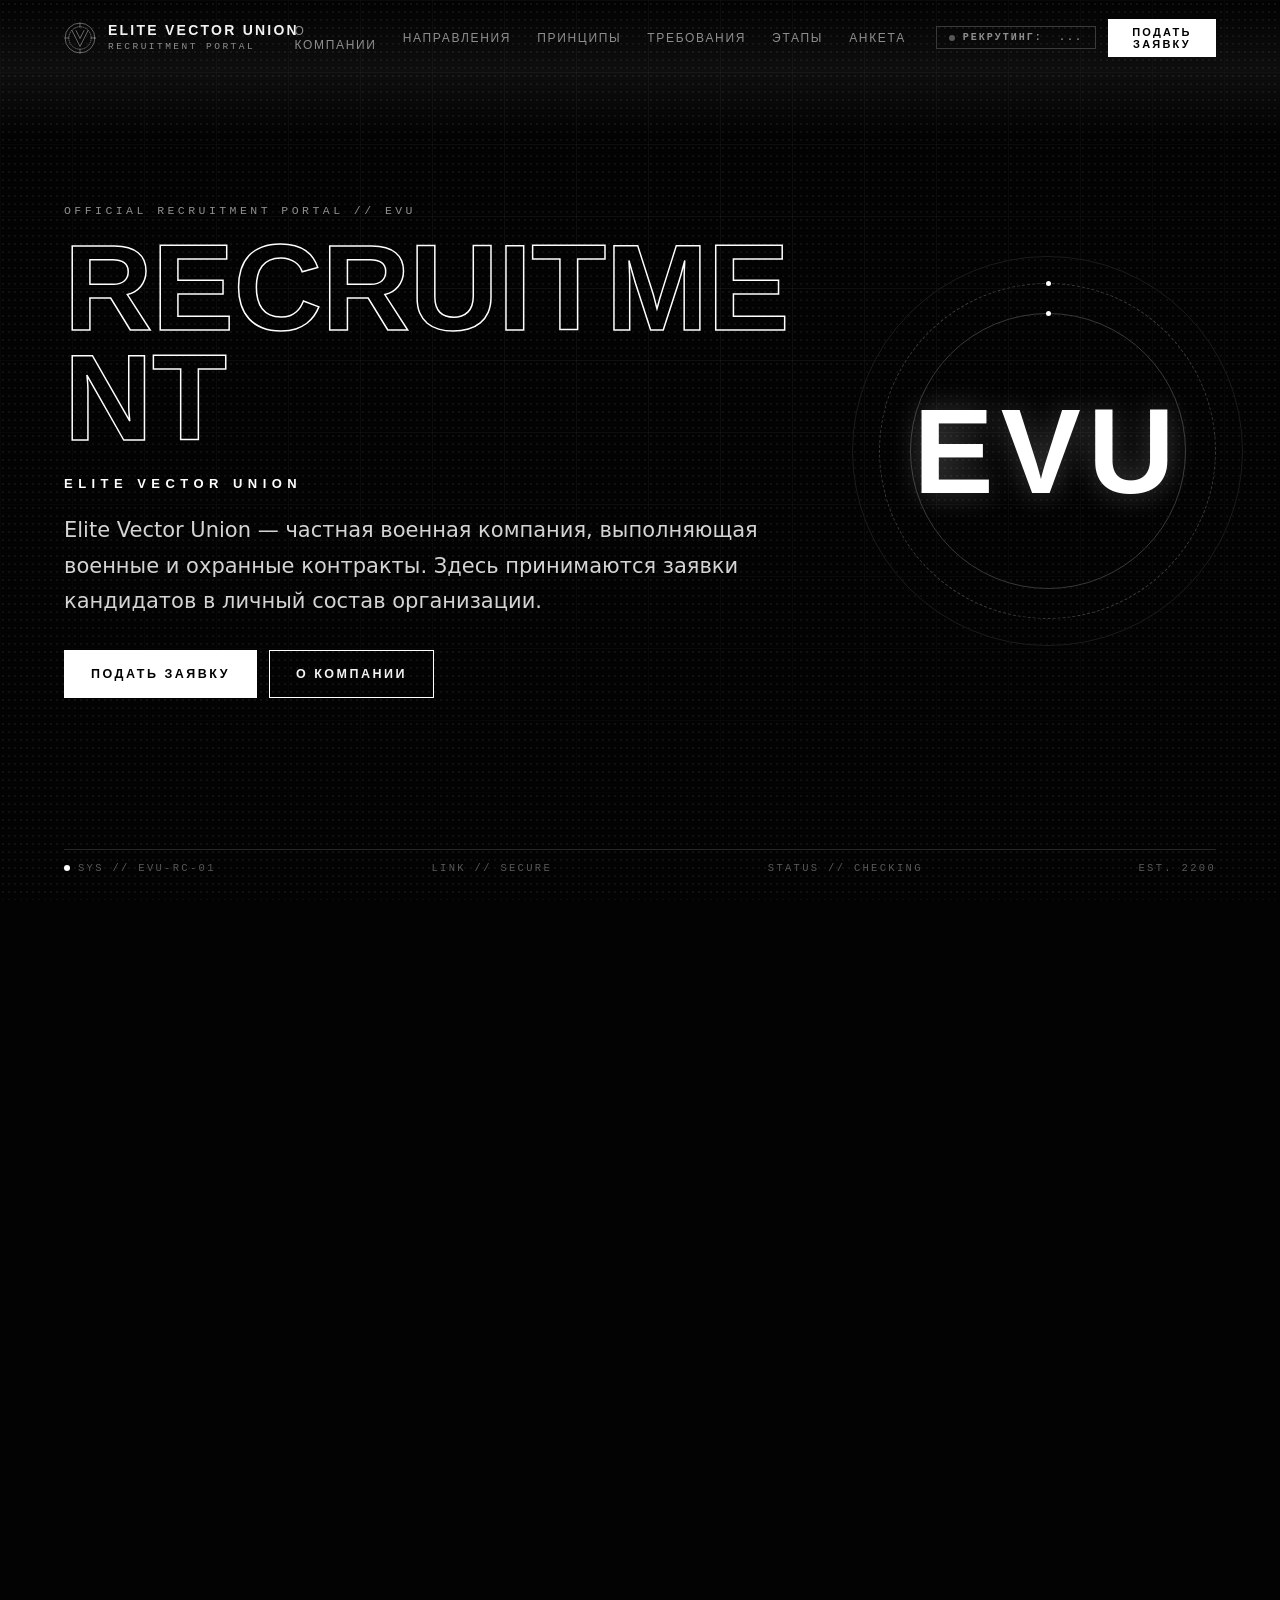
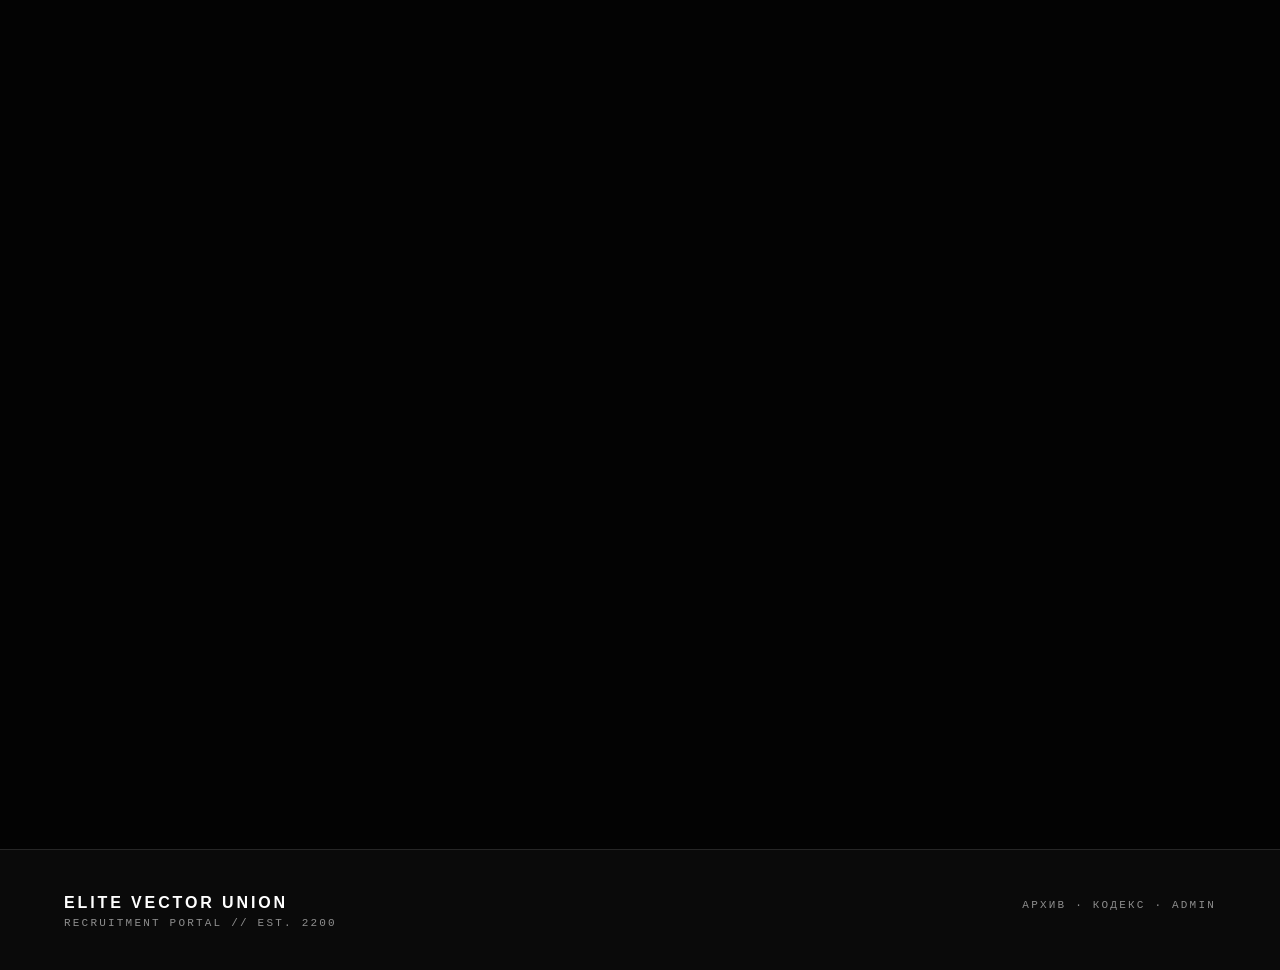
==== commit 68c3e3cd: "Update index.html крутост" ====
--- a/index.html
+++ b/index.html
@@ -171,7 +171,10 @@
   try { await api.init(); S = await api.settings(); } catch (e) { return fail(e); }
   setStatus(S.recruitment_open);
   $("#reqList").innerHTML = String(S.rules_text || "").split("\n").map(function (l) { return l.trim(); }).filter(Boolean).map(function (l) { return "<li>" + esc(l) + "</li>"; }).join("") + (S.min_age > 0 ? "<li>Минимальный возраст: " + S.min_age + "</li>" : "");
-  user = api.session("cand");
+  
+  // ВРЕМЕННО: берём пользователя из ручного ввода (sessionStorage)
+  try { user = JSON.parse(sessionStorage.getItem("evu_manual_user") || "null"); } catch (e) { user = null; }
+  
   if (!S.recruitment_open && !user) return closed(S.closed_message);
   if (!user) return gate();
   try { st = await api.status(); } catch (e) { if (e.code === "unauth") { user = null; return gate(); } return fail(e); }
@@ -190,8 +193,15 @@
 }
 function gate() {
   clearInterval(timer);
-  root.innerHTML = '<div class="state">' + ico(ICO.user) + '<h3>Вход через Discord</h3><p>Анкета привязывается к вашему аккаунту Discord. Это нужно для проверки личности кандидата и ограничения повторной подачи.' + (X.LIVE ? "" : " (Демо-режим: вход имитируется.)") + '</p><button class="btn solid" id="lg" type="button">Войти через Discord</button></div>';
-  $("#lg").onclick = async function () { var u = await api.login("cand"); if (u) load(); };
+  root.innerHTML = '<div class="state">' + ico(ICO.user) + '<h3>Укажите ваш Discord ID</h3><p>Вход через Discord временно недоступен. Пожалуйста, введите ваш Discord ID и ник вручную — они нужны для выдачи роли и связи с вами.</p><div class="fld" style="max-width:400px;margin:20px auto"><label for="manual_did">Ваш Discord ID (только цифры)</label><input class="inp" id="manual_did" inputmode="numeric" placeholder="Например: 123456789012345678" autocomplete="off"></div><div class="fld" style="max-width:400px;margin:20px auto"><label for="manual_name">Ваш ник в Discord</label><input class="inp" id="manual_name" placeholder="Например: balefire_x_" autocomplete="off"></div><button class="btn solid" id="lg" type="button">Продолжить</button></div>';
+  $("#lg").onclick = function () {
+    var did = $("#manual_did").value.trim();
+    var name = $("#manual_name").value.trim();
+    if (!/^\d{17,20}$/.test(did)) { X.toast("Discord ID должен состоять из 17–20 цифр.", true); return; }
+    if (name.length < 2) { X.toast("Введите ваш ник в Discord.", true); return; }
+    sessionStorage.setItem("evu_manual_user", JSON.stringify({ discord_id: did, name: name }));
+    load();
+  };
 }
 function cooldown(until) {
   clearInterval(timer);
@@ -199,7 +209,7 @@
   var t = new Date(until).getTime();
   function tick() { var l = t - Date.now(); $("#cd").textContent = X.fmtLeft(l); if (l <= 0) { clearInterval(timer); load(); } }
   tick(); timer = setInterval(tick, 1000);
-  $("#lo").onclick = function () { api.logout("cand"); load(); };
+  $("#lo").onclick = function () { sessionStorage.removeItem("evu_manual_user"); load(); };
 }
 
 /* ---------- анкета ---------- */
@@ -216,7 +226,7 @@
 function pct() { var n = 0; Q.forEach(function (q) { if (String(ans[q.id] || "").trim()) n++; }); return Math.round(n / Q.length * 100); }
 function fieldHtml(q) {
   var v = ans[q.id] || "", id = "f_" + q.id, c, hint = q.h ? '<div class="hint">' + esc(q.h) + '</div>' : "";
-  if (q.t === "discord") { c = '<input class="inp" id="' + id + '" value="' + esc(user.name) + '" readonly aria-readonly="true">'; hint = '<div class="hint">Получено из вашего аккаунта Discord. ID: ' + esc(user.discord_id) + '</div>'; }
+  if (q.t === "discord") { c = '<input class="inp" id="' + id + '" value="' + esc(user.name) + '" readonly aria-readonly="true">'; hint = '<div class="hint">Ваш Discord ID: ' + esc(user.discord_id) + '</div>'; }
   else if (q.t === "area") c = '<textarea class="inp" id="' + id + '" maxlength="' + q.max + '" data-q="' + q.id + '">' + esc(v) + '</textarea><div class="cnt" id="c_' + q.id + '">' + v.length + ' / ' + q.max + (q.min ? ' · минимум ' + q.min : '') + '</div>';
   else if (q.t === "tz") c = '<select class="inp" id="' + id + '" data-q="' + q.id + '"><option value="">Выберите часовой пояс</option>' + X.TZ.map(function (z) { return '<option' + (z === v ? " selected" : "") + '>' + z + '</option>'; }).join("") + '</select>';
   else c = '<input class="inp" id="' + id + '" data-q="' + q.id + '" value="' + esc(v) + '" maxlength="' + q.max + '"' + (q.t === "number" ? ' inputmode="numeric" autocomplete="off"' : ' autocomplete="off"') + (q.ph ? ' placeholder="' + esc(q.ph) + '"' : "") + '>';
@@ -230,7 +240,7 @@
     '<div class="fields" id="fields">' + Q.filter(function (q) { return q.s === step; }).map(fieldHtml).join("") + '</div>' +
     '<div class="fnav"><button class="btn dim" id="bk" type="button"' + (step === 0 ? " disabled" : "") + '>Назад</button><span class="saved" id="saved">ЧЕРНОВИК СОХРАНЯЕТСЯ АВТОМАТИЧЕСКИ</span><button class="btn solid" id="nx" type="button">' + (last ? "Отправить заявку" : "Далее") + '</button></div></div></div>';
   requestAnimationFrame(function () { var p = $("#pb"); if (p) p.style.width = pct() + "%"; });
-  $("#lo").onclick = function () { api.logout("cand"); load(); };
+  $("#lo").onclick = function () { sessionStorage.removeItem("evu_manual_user"); load(); };
   $("#bk").onclick = function () { if (step > 0) { step--; draftSave(); form(); scrollTop(); } };
   $("#nx").onclick = last ? submit : next;
   $$(".stp").forEach(function (b) { b.onclick = function () { var i = +b.dataset.s; if (i <= maxStep && i !== step) { step = i; draftSave(); form(); scrollTop(); } }; });
@@ -267,7 +277,8 @@
   setTimeout(function () { $("#sbi").style.width = "20%"; }, 30);
   function end() { clearInterval(pt); ov.classList.remove("show"); setTimeout(function () { ov.remove(); if (!$(".ov")) document.body.classList.remove("lock"); }, 300); }
   try {
-    var r = await api.submit(ans); end();
+    // Отправляем ans + discord_id + discord_name
+    var r = await api.submit(Object.assign({}, ans, { discord_id: user.discord_id, discord_name: user.name })); end();
     try { localStorage.removeItem(DK()); } catch (e) {}
     done(r);
   } catch (e) {
@@ -275,18 +286,4 @@
     if (e.code === "locked") { user && cooldown(e.data && e.data.locked_until || new Date(Date.now() + 14 * 864e5).toISOString()); return; }
     if (e.code === "closed") { setStatus(false); closed(e.data && e.data.message); return; }
     if (e.code === "unauth") { X.toast(e.message, true); user = null; gate(); return; }
-    if (e.code === "validation" && e.data && e.data.errors) { var k = Object.keys(e.data.errors)[0], qq = Q.filter(function (x) { return x.id === k; })[0]; if (qq) { step = qq.s; form(); showStep(e.data.errors); } X.toast("Сервер отклонил часть ответов. Проверьте поля.", true); return; }
-    var again = await X.modal({ title: "Не удалось отправить заявку", html: "<p>" + esc(e.message || "Ошибка соединения.") + "</p><p style='margin-top:10px;color:#8e8e8e'>Ваши ответы сохранены в черновике.</p>", buttons: [{ label: "Закрыть", value: false }, { label: "Повторить", cls: "solid", value: true }] });
-    if (again) submit();
-  }
-}
-function done(r) {
-  clearInterval(timer);
-  root.innerHTML = '<div class="state">' + ico(ICO.ok) + '<div class="who">ЗАЯВКА // <b>#' + esc(String(r.id || "").slice(0, 8).toUpperCase()) + '</b></div><h3>Заявка отправлена</h3><p>' + esc(S.success_message) + '</p><p class="mono" style="font-size:12px;letter-spacing:.14em;color:#8e8e8e">ПОВТОРНАЯ ПОДАЧА ДОСТУПНА ЧЕРЕЗ 14 ДНЕЙ</p></div>';
-  scrollTop();
-}
-load();
-})();
-</script>
-</body>
-</html>
+    if (e
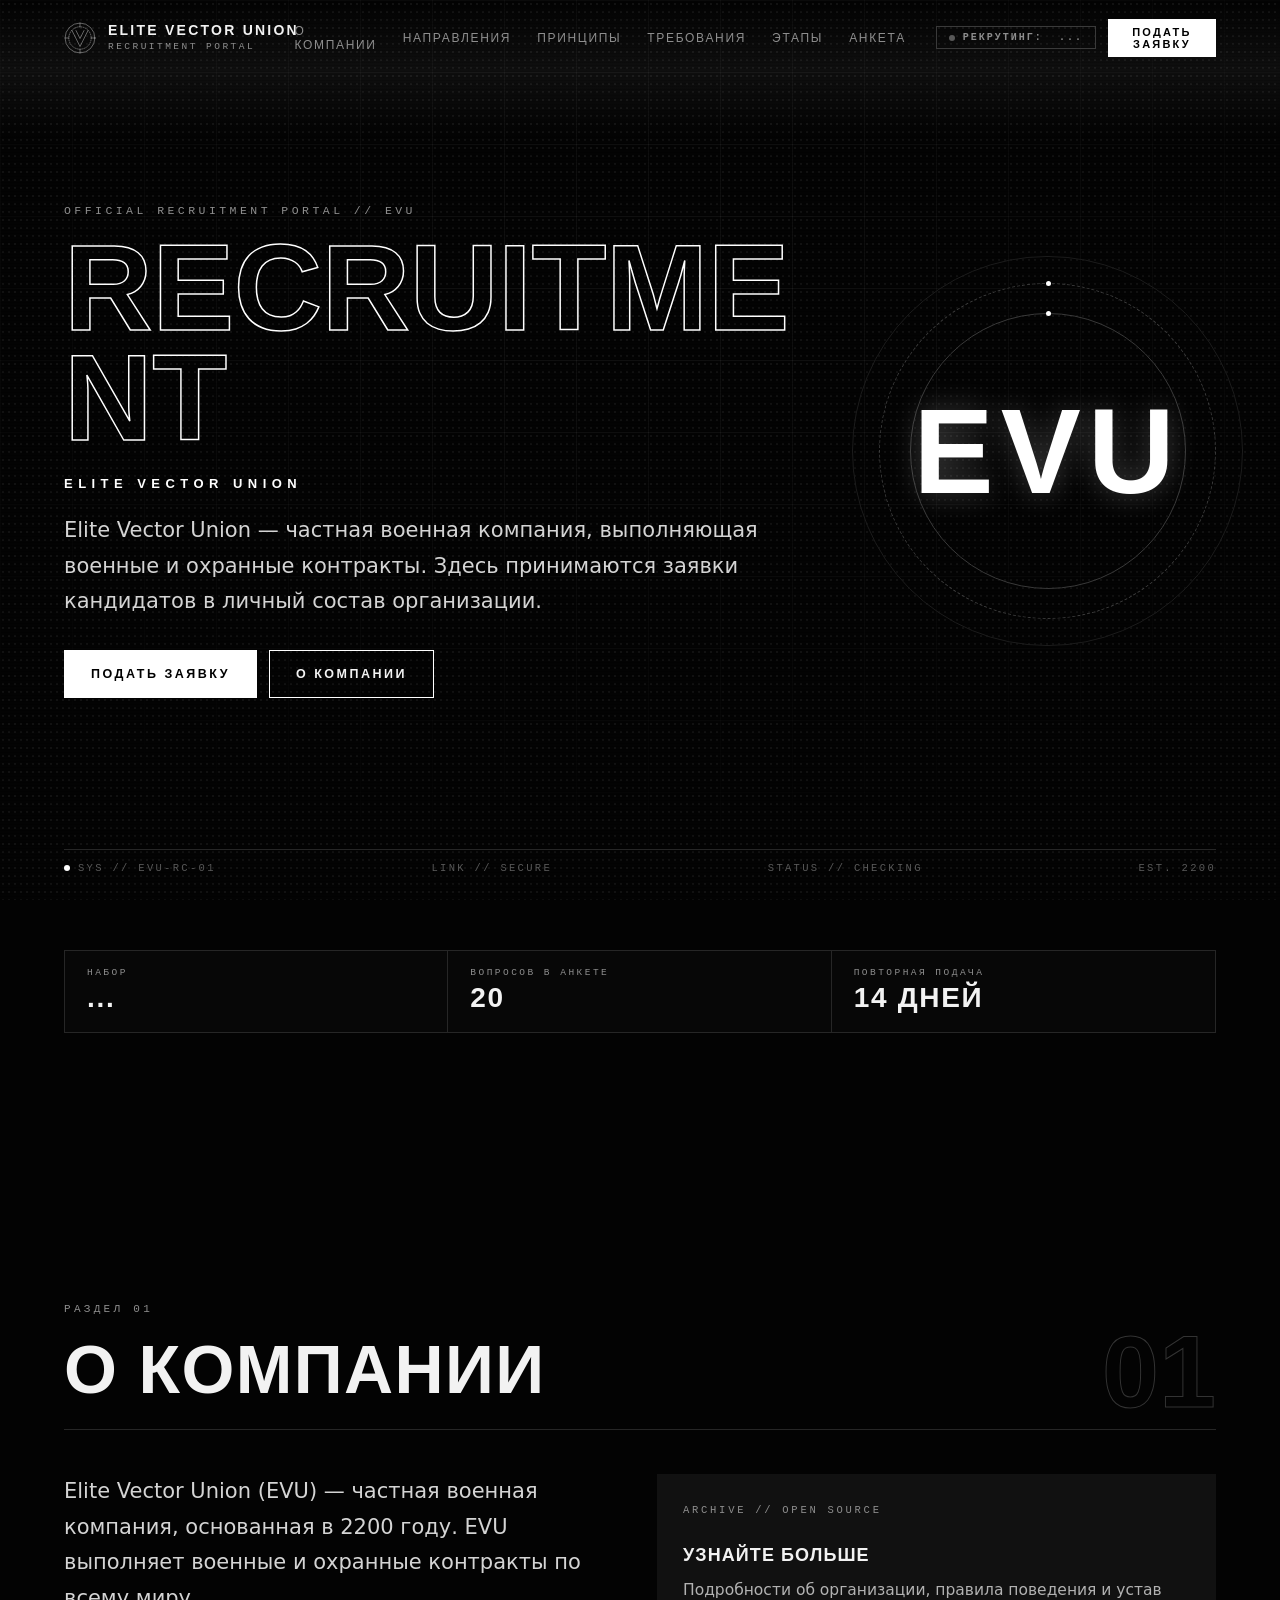
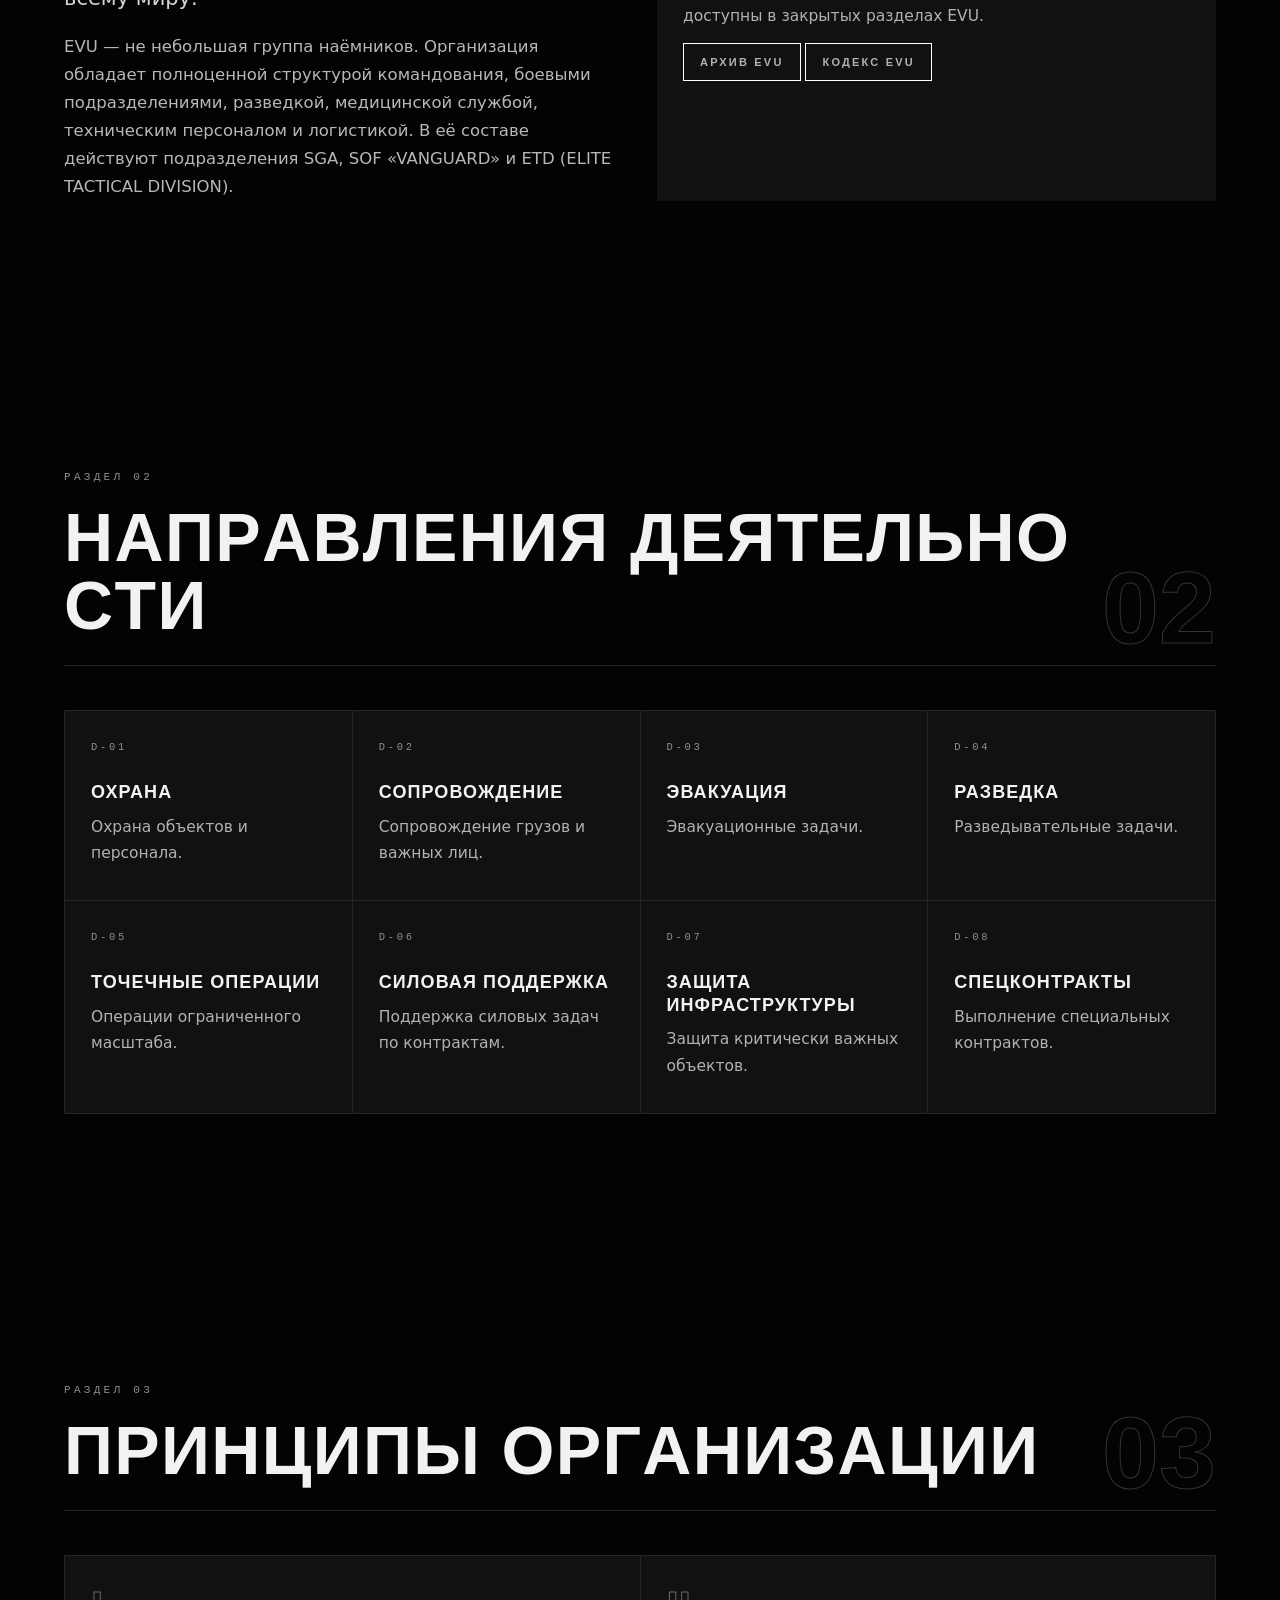
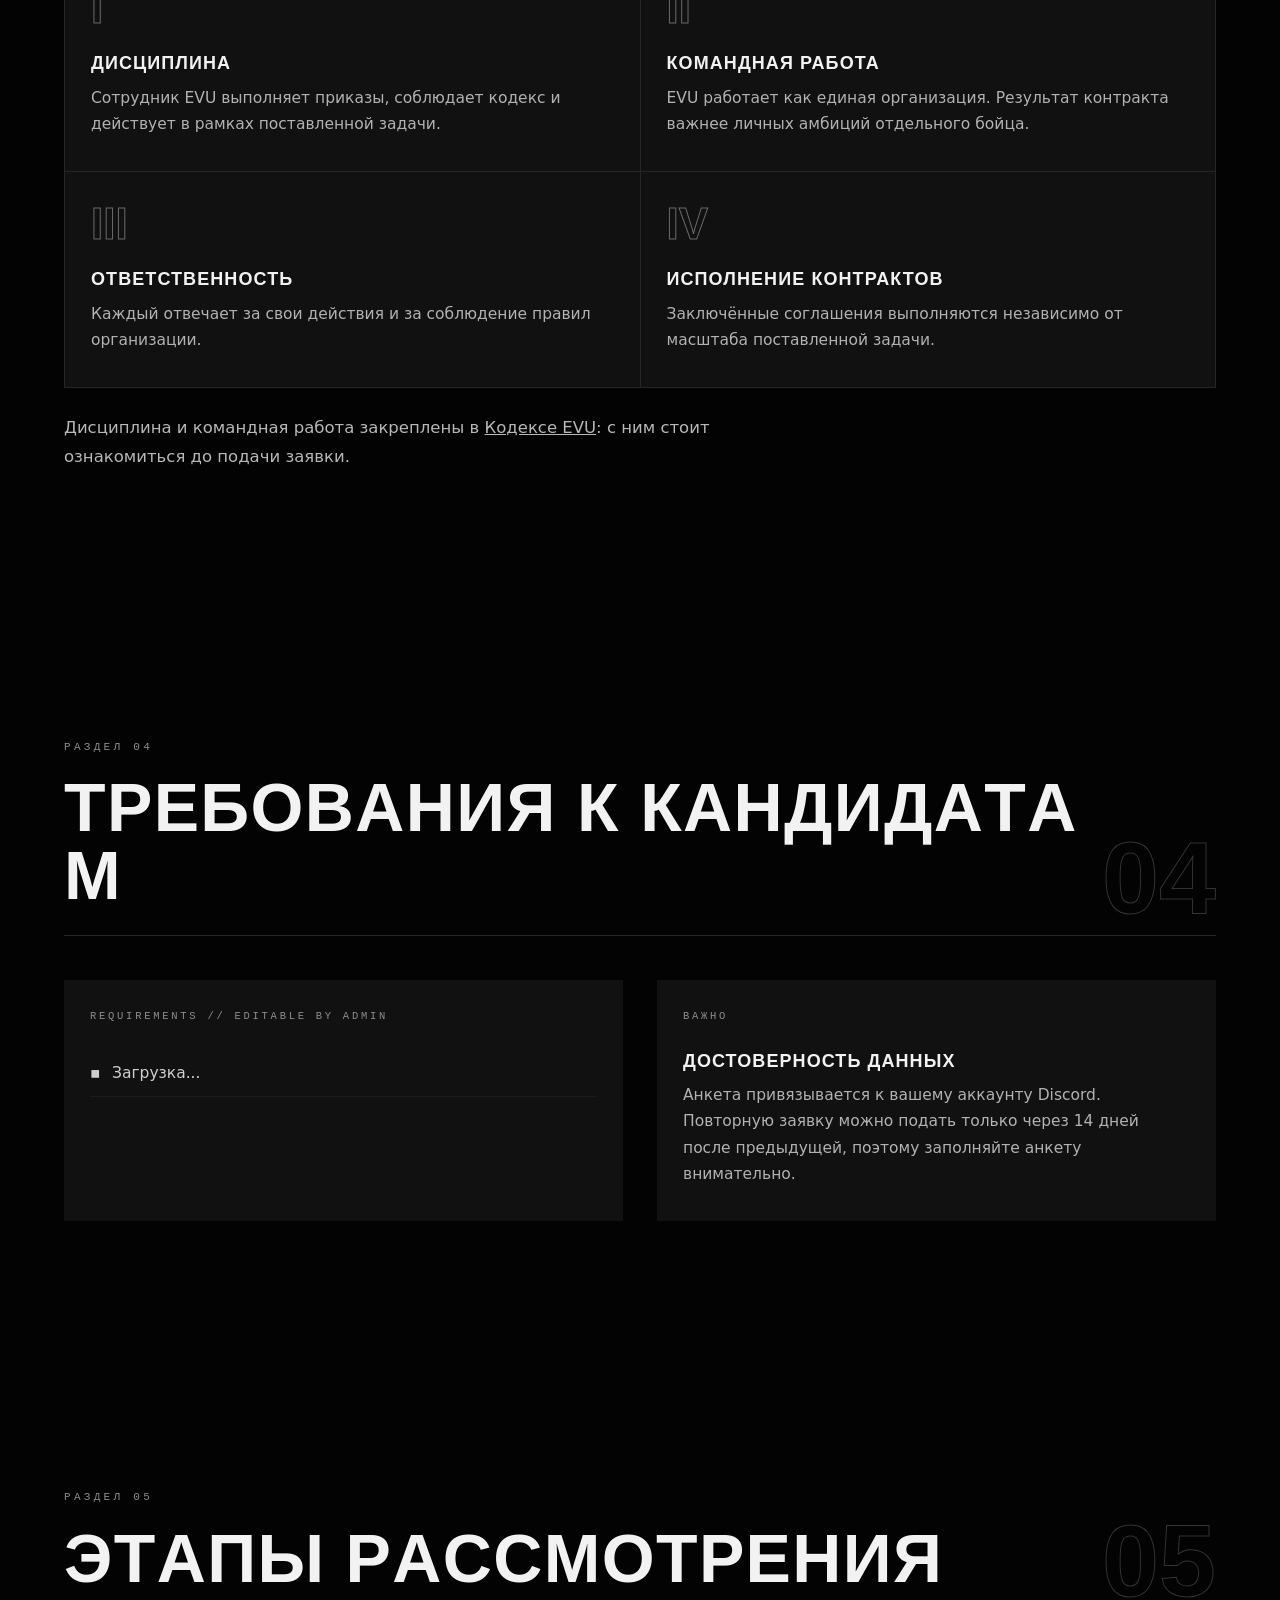
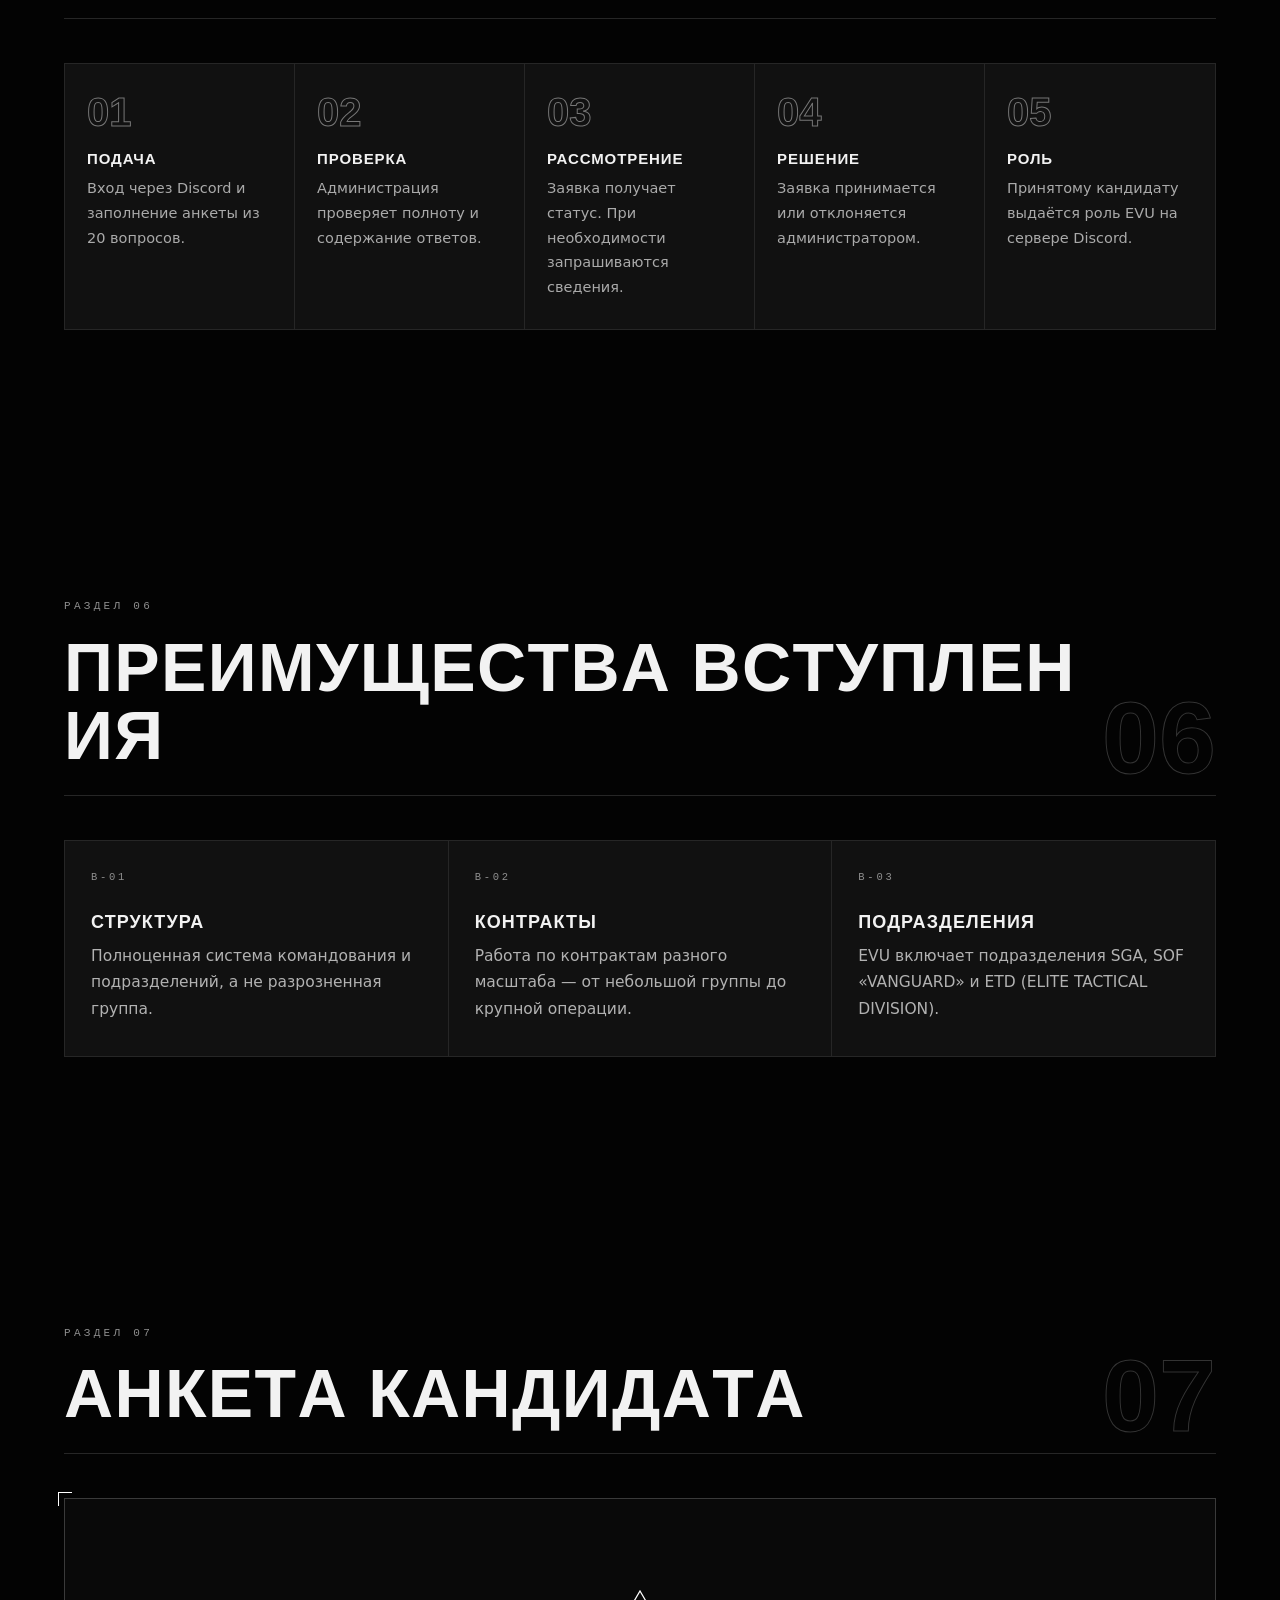
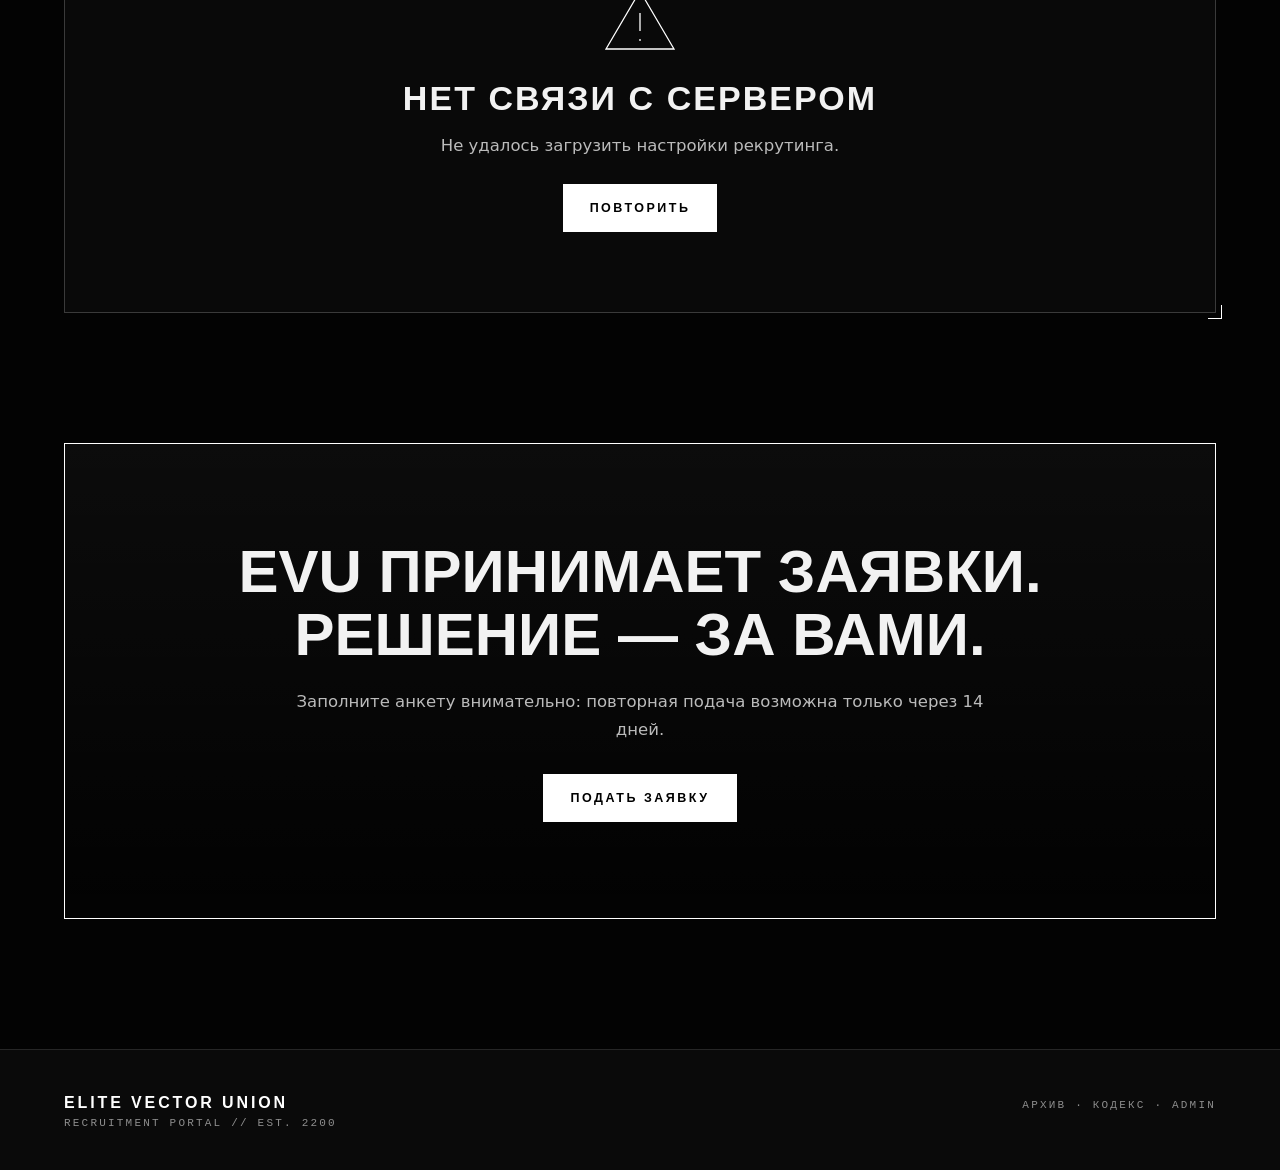
==== commit 04cb47ed: "Enhance error handling and user feedback in index.html Added error handling for validation responses" ====
--- a/index.html
+++ b/index.html
@@ -286,4 +286,18 @@
     if (e.code === "locked") { user && cooldown(e.data && e.data.locked_until || new Date(Date.now() + 14 * 864e5).toISOString()); return; }
     if (e.code === "closed") { setStatus(false); closed(e.data && e.data.message); return; }
     if (e.code === "unauth") { X.toast(e.message, true); user = null; gate(); return; }
-    if (e
+    if (e.code === "validation" && e.data && e.data.errors) { var k = Object.keys(e.data.errors)[0], qq = Q.filter(function (x) { return x.id === k; })[0]; if (qq) { step = qq.s; form(); showStep(e.data.errors); } X.toast("Сервер отклонил часть ответов. Проверьте поля.", true); return; }
+    var again = await X.modal({ title: "Не удалось отправить заявку", html: "<p>" + esc(e.message || "Ошибка соединения.") + "</p><p style='margin-top:10px;color:#8e8e8e'>Ваши ответы сохранены в черновике.</p>", buttons: [{ label: "Закрыть", value: false }, { label: "Повторить", cls: "solid", value: true }] });
+    if (again) submit();
+  }
+}
+function done(r) {
+  clearInterval(timer);
+  root.innerHTML = '<div class="state">' + ico(ICO.ok) + '<div class="who">ЗАЯВКА // <b>#' + esc(String(r.id || "").slice(0, 8).toUpperCase()) + '</b></div><h3>Заявка отправлена</h3><p>' + esc(S.success_message) + '</p><p class="mono" style="font-size:12px;letter-spacing:.14em;color:#8e8e8e">ПОВТОРНАЯ ПОДАЧА ДОСТУПНА ЧЕРЕЗ 14 ДНЕЙ</p></div>';
+  scrollTop();
+}
+load();
+})();
+</script>
+</body>
+</html>
